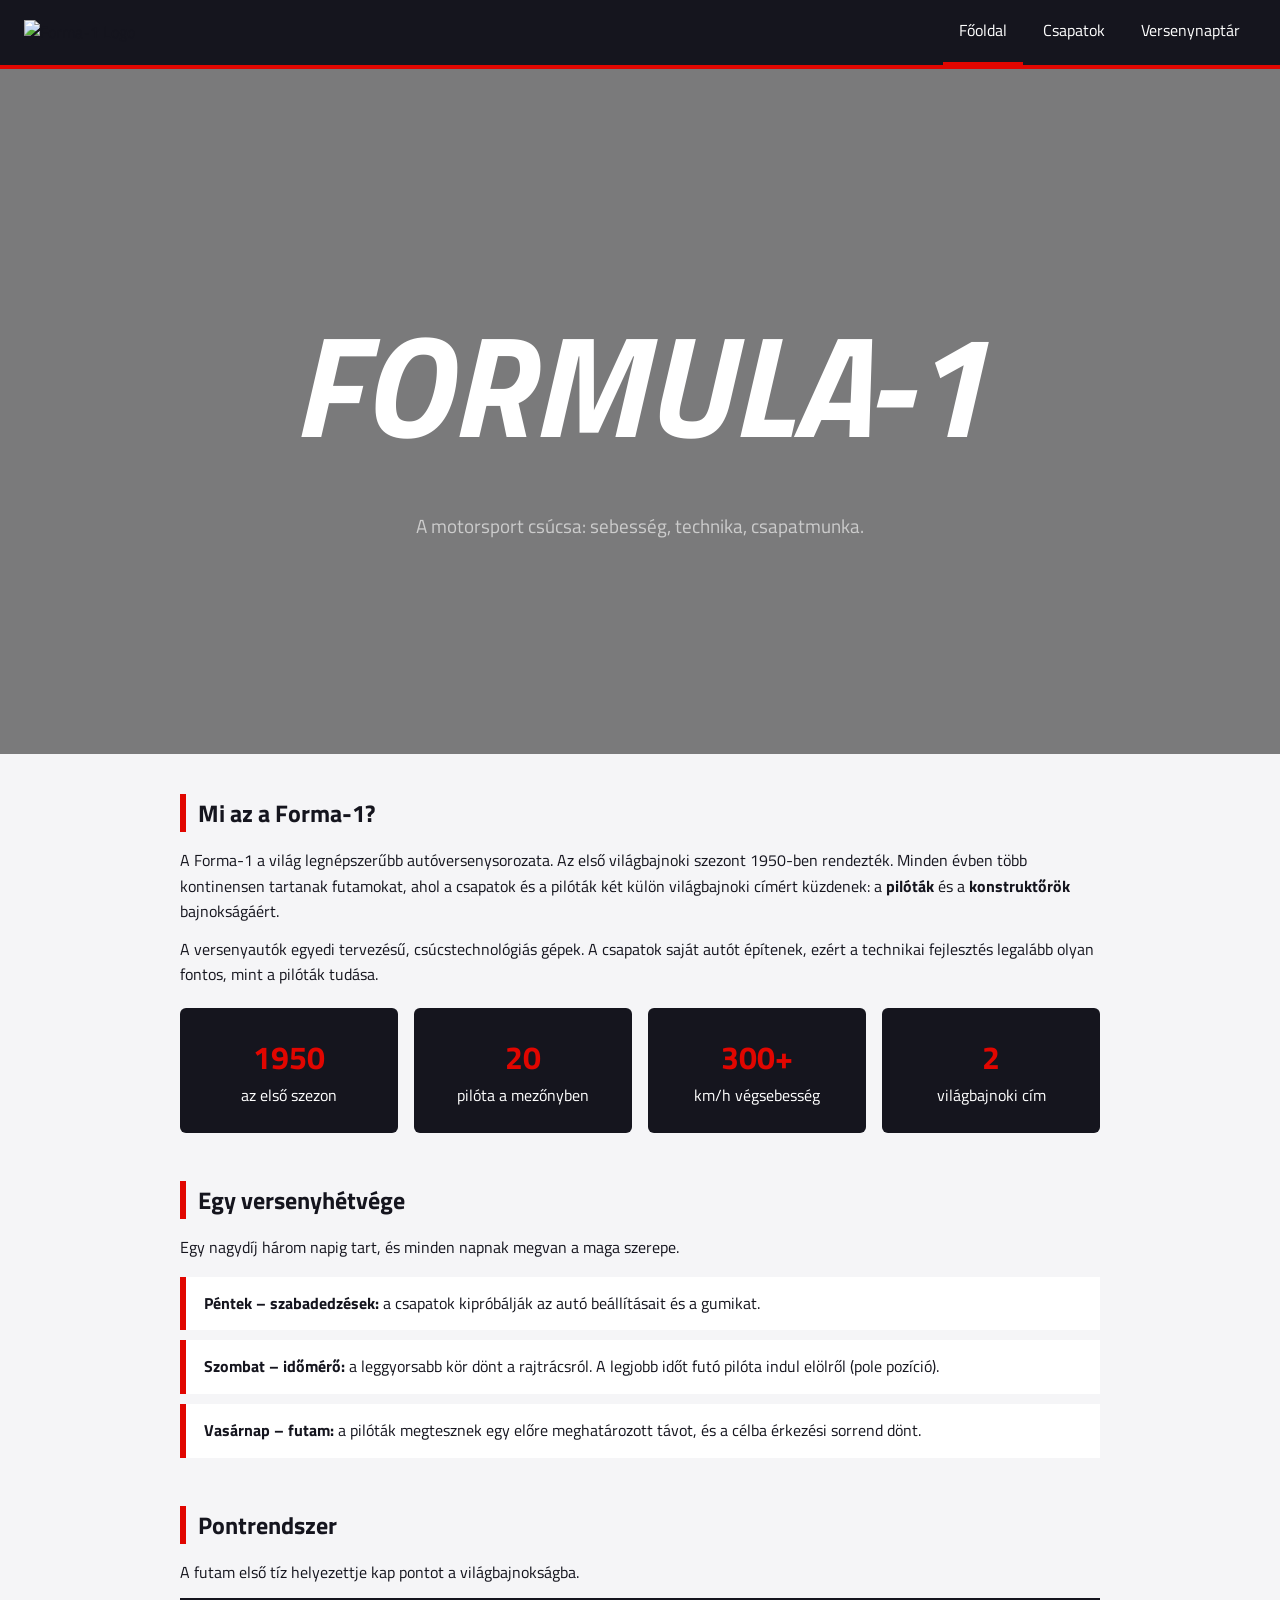
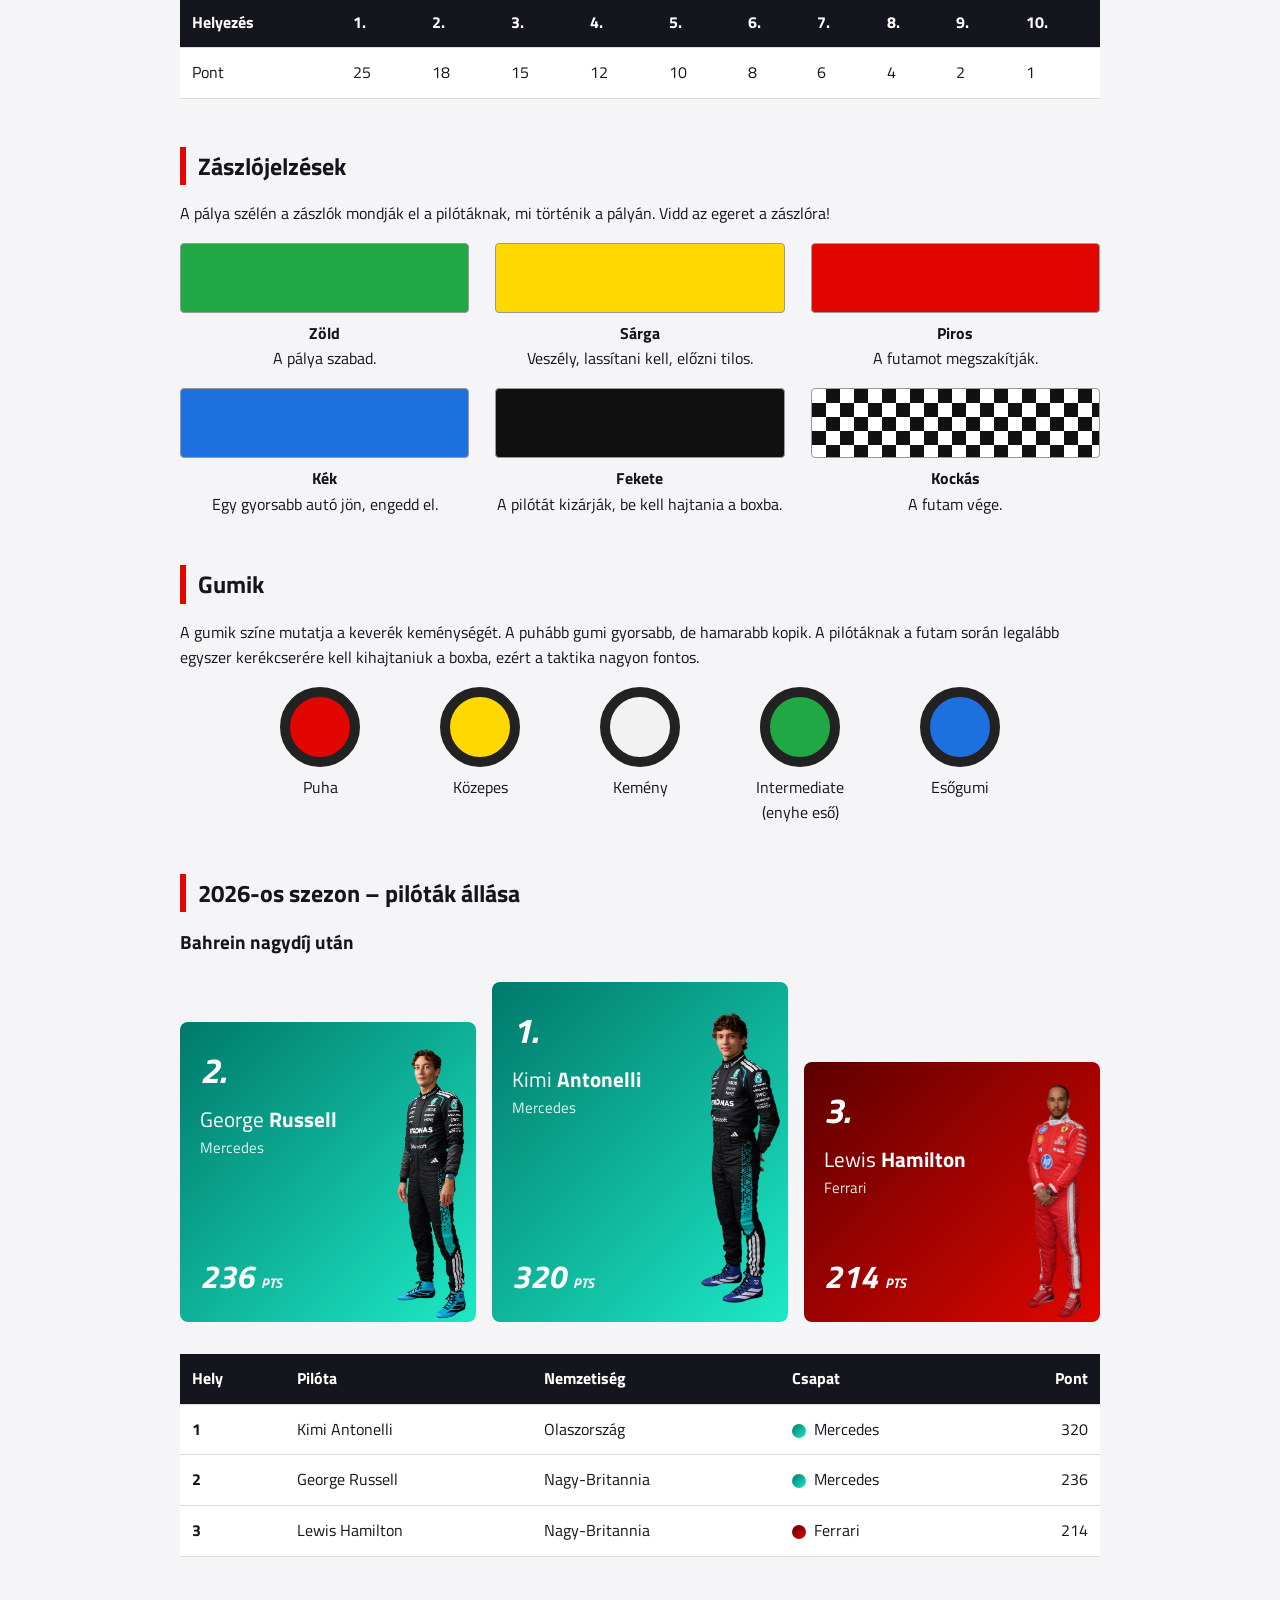
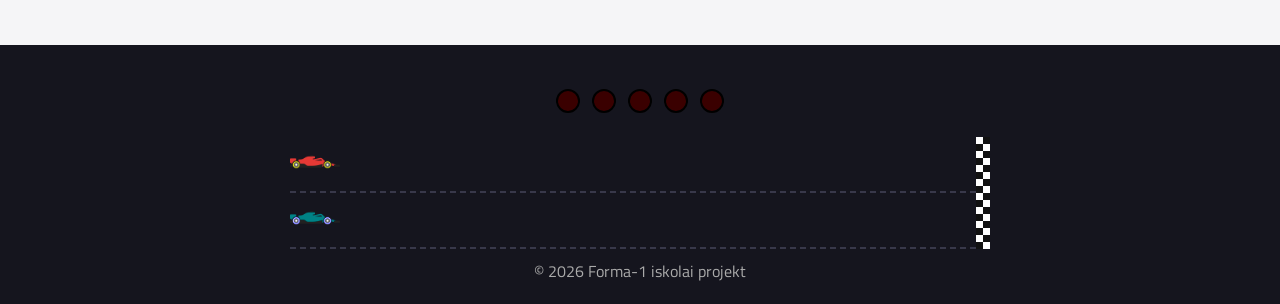
==== index.html @ 75360196 "Pilotak_allasa" ====
<!DOCTYPE html>
<html lang="hu">

<head>
  <meta charset="UTF-8">
  <meta name="viewport" content="width=device-width, initial-scale=1">
  <title>Forma-1 – Főoldal</title>
  <link rel="stylesheet" href="style.css">
  <link rel="preconnect" href="https://fonts.googleapis.com">
  <link rel="stylesheet"
    href="https://fonts.googleapis.com/css2?family=Titillium+Web:ital,wght@0,400;0,700;1,700&display=swap">
  <link rel="stylesheet" href="https://cdn.jsdelivr.net/gh/lipis/flag-icons@7.3.2/css/flag-icons.min.css" />


</head>

<body>

  <header>
    <div class="logo_kep"><img src="https://logodownload.org/wp-content/uploads/2016/11/formula-1-logo-5-3.png"
        alt="Forma-1 Logo"></div>
    <nav>
      <a href="index.html" class="aktiv">Főoldal</a>
      <a href="csapatok.html">Csapatok</a>
      <a href="versenynaptar.html">Versenynaptár</a>
    </nav>
  </header>

  <section class="hero">
    <h1>FORMULA-1</h1>
    <p>A motorsport csúcsa: sebesség, technika, csapatmunka.</p>
  </section>

  <main>

    <section class="blokk">
      <h2>Mi az a Forma-1?</h2>
      <p>
        A Forma-1 a világ legnépszerűbb autóversenysorozata. Az első
        világbajnoki szezont 1950-ben rendezték. Minden évben több
        kontinensen tartanak futamokat, ahol a csapatok és a pilóták
        két külön világbajnoki címért küzdenek: a <strong>pilóták</strong>
        és a <strong>konstruktőrök</strong> bajnokságáért.
      </p>
      <p>
        A versenyautók egyedi tervezésű, csúcstechnológiás gépek. A csapatok
        saját autót építenek, ezért a technikai fejlesztés legalább olyan
        fontos, mint a pilóták tudása.
      </p>

      <div class="szamok">
        <div class="szam"><strong>1950</strong>az első szezon</div>
        <div class="szam"><strong>20</strong>pilóta a mezőnyben</div>
        <div class="szam"><strong>300+</strong>km/h végsebesség</div>
        <div class="szam"><strong>2</strong>világbajnoki cím</div>
      </div>
    </section>

    <section class="blokk">
      <h2>Egy versenyhétvége</h2>
      <p>Egy nagydíj három napig tart, és minden napnak megvan a maga szerepe.</p>
      <ol class="lepesek">
        <li><strong>Péntek – szabadedzések:</strong> a csapatok kipróbálják az autó beállításait és a gumikat.</li>
        <li><strong>Szombat – időmérő:</strong> a leggyorsabb kör dönt a rajtrácsról. A legjobb időt futó pilóta indul
          elölről (pole pozíció).</li>
        <li><strong>Vasárnap – futam:</strong> a pilóták megtesznek egy előre meghatározott távot, és a célba érkezési
          sorrend dönt.</li>
      </ol>
    </section>

    <section class="blokk">
      <h2>Pontrendszer</h2>
      <p>A futam első tíz helyezettje kap pontot a világbajnokságba.</p>
      <table>
        <thead>
          <tr>
            <th>Helyezés</th>
            <th>1.</th>
            <th>2.</th>
            <th>3.</th>
            <th>4.</th>
            <th>5.</th>
            <th>6.</th>
            <th>7.</th>
            <th>8.</th>
            <th>9.</th>
            <th>10.</th>
          </tr>
        </thead>
        <tbody>
          <tr>
            <td>Pont</td>
            <td>25</td>
            <td>18</td>
            <td>15</td>
            <td>12</td>
            <td>10</td>
            <td>8</td>
            <td>6</td>
            <td>4</td>
            <td>2</td>
            <td>1</td>
          </tr>
        </tbody>
      </table>
    </section>

    <section class="blokk">
      <h2>Zászlójelzések</h2>
      <p>A pálya szélén a zászlók mondják el a pilótáknak, mi történik a pályán. Vidd az egeret a zászlóra!</p>
      <div class="zaszlok">
        <div class="zaszlo">
          <div class="minta zold"></div><strong>Zöld</strong><br>A pálya szabad.
        </div>
        <div class="zaszlo">
          <div class="minta sarga"></div><strong>Sárga</strong><br>Veszély, lassítani kell, előzni tilos.
        </div>
        <div class="zaszlo">
          <div class="minta pirosz"></div><strong>Piros</strong><br>A futamot megszakítják.
        </div>
      </div>
      <div class="zaszlok">
        <div class="zaszlo">
          <div class="minta kek"></div><strong>Kék</strong><br>Egy gyorsabb autó jön, engedd el.
        </div>
        <div class="zaszlo">
          <div class="minta fekete"></div><strong>Fekete</strong><br>A pilótát kizárják, be kell hajtania a boxba.
        </div>
        <div class="zaszlo">
          <div class="minta kockas"></div><strong>Kockás</strong><br>A futam vége.
        </div>
      </div>
    </section>

    <section class="blokk">
      <h2>Gumik</h2>
      <p>
        A gumik színe mutatja a keverék keménységét. A puhább gumi gyorsabb,
        de hamarabb kopik. A pilótáknak a futam során legalább egyszer
        kerékcserére kell kihajtaniuk a boxba, ezért a taktika nagyon fontos.
      </p>
      <div class="gumik">
        <div class="gumi">
          <div class="kor lagy"></div>Puha
        </div>
        <div class="gumi">
          <div class="kor kozepes"></div>Közepes
        </div>
        <div class="gumi">
          <div class="kor kemeny"></div>Kemény
        </div>
        <div class="gumi">
          <div class="kor inter"></div>Intermediate<br>(enyhe eső)
        </div>
        <div class="gumi">
          <div class="kor esos"></div>Esőgumi
        </div>
      </div>
    </section>

    <section class="blokk">
      <h2>2026-os szezon – pilóták állása</h2>
      <h3>Bahrein nagydíj után</h3>



      
      <div class="dobogo">

        <div class="dobogo-kartya hely-1 mercedes">
          <div class="helyezes">1.</div>
          <div class="pilota-nev">Kimi <strong>Antonelli</strong></div>
          <div class="pilota-csapat">Mercedes</div>
          <div class="zaszlo-kicsi"><span class="fi fi-it"></span></div>
          <div class="pontok">320 <small>PTS</small></div>
          <img src="kepek/2026mercedesandant01right.png" alt="Kimi Antonelli">
        </div>

        <div class="dobogo-kartya hely-2 mercedes">
          <div class="helyezes">2.</div>
          <div class="pilota-nev">George <strong>Russell</strong></div>
          <div class="pilota-csapat">Mercedes</div>
          <div class="zaszlo-kicsi"><span class="fi fi-gb"></span></div>
          <div class="pontok">236 <small>PTS</small></div>
          <img src="kepek/2026mercedesgeorus01right.png" alt="George Russell">
        </div>

        <div class="dobogo-kartya hely-3 ferrari">
          <div class="helyezes">3.</div>
          <div class="pilota-nev">Lewis <strong>Hamilton</strong></div>
          <div class="pilota-csapat">Ferrari</div>
          <div class="zaszlo-kicsi"><span class="fi fi-gb"></span></div>
          <div class="pontok">214 <small>PTS</small></div>
          <img src="kepek/2026ferrarilewham01right.png" alt="Lewis Hamilton">
        </div>

      </div>

      <table class="allas">
        <thead>
          <tr>
            <th>Hely</th>
            <th>Pilóta</th>
            <th>Nemzetiség</th>
            <th>Csapat</th>
            <th>Pont</th>
          </tr>
        </thead>
        <tbody>
          <tr>
            <td>1</td>
            <td>Kimi Antonelli</td>
            <td><span class="fi fi-it"></span>Olaszország</td>
            <td><span class="pont mercedes"></span>Mercedes</td>
            <td>320</td>
          </tr>
          <tr>
            <td>2</td>
            <td>George Russell</td>
            <td><span class="fi fi-gb"></span>Nagy-Britannia</td>
            <td><span class="pont mercedes"></span>Mercedes</td>
            <td>236</td>
          </tr>
          <tr>
            <td>3</td>
            <td>Lewis Hamilton</td>
            <td><span class="fi fi-gb"></span>Nagy-Britannia</td>
            <td><span class="pont ferrari"></span>Ferrari</td>
            <td>214</td>
          </tr>
        </tbody>
      </table>
    </section>

  </main>

  <footer>

    <div class="lampak">
      <span class="lampa l1"></span>
      <span class="lampa l2"></span>
      <span class="lampa l3"></span>
      <span class="lampa l4"></span>
      <span class="lampa l5"></span>
    </div>

    <div class="palya">
      <div class="sav">
        <div class="auto"><img src="kepek/f1.png" alt=""></div>
      </div>
      <div class="sav">
        <div class="auto2"><img src="kepek/f1.png" alt=""></div>
      </div>
      <div class="cel"></div>
    </div>

    <div style="margin-top: 10px ;">&copy; 2026 Forma-1 iskolai projekt</div>

  </footer>




</body>

</html>
---- style.css ----
* { box-sizing: border-box; margin: 0; padding: 0; }

:root {
  --piros: #e10600;
  --sotet: #15151e;
  --szurke: #38384a;
  --vilagos: #f5f5f7;
}

body {
  font-family: Arial, Helvetica, sans-serif;
  background: var(--vilagos);
  color: var(--sotet);
  line-height: 1.6;
  font-family: "Titillium Web", Arial, sans-serif;
}

header {
  background: var(--sotet);
  border-bottom: 4px solid var(--piros);
  display: flex;
  justify-content: space-between;
  align-items: center;
  padding: 0 24px;
  flex-wrap: wrap;
}

.logo_kep img {
  height: 50px;
  margin: 10px 0;
}


.logo {
  color: white;
  font-size: 1.6rem;
  font-weight: bold;
  font-style: italic;
  padding: 14px 0;
}
.logo span { color: var(--piros); }

nav a {
  display: inline-block;
  color: white;
  text-decoration: none;
  padding: 18px 16px;
  transition: background 0.3s, transform 0.3s;
}
nav a:hover { background: var(--piros); transform: translateY(-2px); }
nav a.aktiv { border-bottom: 3px solid var(--piros); }

.hero {
  display: flex;
  flex-direction: column;
  justify-content: center;
  align-items: center;
  min-height: 500px;
  color: white;
  text-align: center;
  padding: 200px 20px 200px 20px;
  overflow: hidden; 


  background:
    linear-gradient(rgba(0,0,0,0.5), rgba(0,0,0,0.5)),
    url("https://r.testifier.nl/Acbs8526SDKI/resizing_type:fill/width:1200/height:630/plain/https://s3-newsifier.ams3.digitaloceanspaces.com/grandprix247.com/images/2026-05/kimiantonelli-mercedesamgpetronasf1teamw17-6a0d839731dae.jpg") center / cover no-repeat;
}

.hero h1 {
  font-size: 9rem;
  font-style: italic;
  animation: raCsuszik 1.2s ease-out;
}

@keyframes raCsuszik {
  from { transform: translateX(-100%); opacity: 0; }
  to   { transform: translateX(0);     opacity: 1; }
}

.hero p { margin-top: 12px; color: #ccc; font-size: 1.2rem; }

main { max-width: 960px; margin: 0 auto; padding: 40px 20px; }
h2 { margin-bottom: 16px; border-left: 6px solid var(--piros); padding-left: 12px; }
p { margin-bottom: 12px; }

.kartyak {
  display: grid;
  grid-template-columns: repeat(auto-fit, minmax(220px, 1fr));
  gap: 20px;
  margin-top: 20px;
}

.kartya {
  background: white;
  padding: 20px;
  border-top: 5px solid var(--piros);
  border-radius: 6px;
  box-shadow: 0 2px 8px rgba(0,0,0,0.12);
  transition: transform 0.3s, box-shadow 0.3s;
}
.kartya:hover {
  transform: translateY(-8px) rotate(-1deg) scale(1.03);
  box-shadow: 0 10px 20px rgba(0,0,0,0.25);
}
.kartya h3 { margin-bottom: 8px; }

table { width: 100%; border-collapse: collapse; background: white; }
th { background: var(--sotet); color: white; text-align: left; }
th, td { padding: 12px; border-bottom: 1px solid #ddd; }
tbody tr { transition: background 0.3s, transform 0.3s; }
tbody tr:hover { background: #ffe5e3; transform: scale(1.01); }

footer {
  background: var(--sotet);
  color: #aaa;
  text-align: center;
  padding: 20px;
  overflow: hidden;
}

.palya {
  position: relative;
  max-width: 700px;
  margin: 24px auto 0;
}

.sav {
  position: relative;
  height: 56px;
  margin-right: 14px;                 
  border-bottom: 2px dashed var(--szurke);
}

.auto,
.auto2 {
  position: absolute;
  top: 0;
  left: 0;
}
.auto  { animation: verseny1 17s linear infinite; }
.auto2 { animation: verseny2 17s linear infinite; }

footer img {
  height: 50px;
  width: auto;
  display: block;
}
.auto2 img { filter: hue-rotate(180deg); }  


.cel {
  position: absolute;
  top: 0;
  bottom: 0;
  right: 0;
  width: 14px;
  background: conic-gradient(#111 25%, #fff 0 50%, #111 0 75%, #fff 0) 0 0 / 14px 14px;
}


.lampak {
  display: flex;
  justify-content: center;
  gap: 12px;
  margin-top: 24px;
}

.lampa {
  width: 24px;
  height: 24px;
  border-radius: 50%;
  border: 2px solid #000;
  background: #3a0000;                
  animation-duration: 17s;
  animation-iteration-count: infinite;
  animation-timing-function: step-end; 
}
.l1 { animation-name: lampa1; }
.l2 { animation-name: lampa2; }
.l3 { animation-name: lampa3; }
.l4 { animation-name: lampa4; }
.l5 { animation-name: lampa5; }

@keyframes lampa1 {
  0%     { background: #3a0000; box-shadow: none; }
  5.88%  { background: #ff1a1a; box-shadow: 0 0 14px 4px rgba(255,26,26,0.8); }
  41.18% { background: #3a0000; box-shadow: none; }
}
@keyframes lampa2 {
  0%     { background: #3a0000; box-shadow: none; }
  11.76% { background: #ff1a1a; box-shadow: 0 0 14px 4px rgba(255,26,26,0.8); }
  41.18% { background: #3a0000; box-shadow: none; }
}
@keyframes lampa3 {
  0%     { background: #3a0000; box-shadow: none; }
  17.65% { background: #ff1a1a; box-shadow: 0 0 14px 4px rgba(255,26,26,0.8); }
  41.18% { background: #3a0000; box-shadow: none; }
}
@keyframes lampa4 {
  0%     { background: #3a0000; box-shadow: none; }
  23.53% { background: #ff1a1a; box-shadow: 0 0 14px 4px rgba(255,26,26,0.8); }
  41.18% { background: #3a0000; box-shadow: none; }
}
@keyframes lampa5 {
  0%     { background: #3a0000; box-shadow: none; }
  29.41% { background: #ff1a1a; box-shadow: 0 0 14px 4px rgba(255,26,26,0.8); }
  41.18% { background: #3a0000; box-shadow: none; }
}

@keyframes beusz {
  from { opacity: 0; transform: translateY(-40px) scale(0.9); }
  to   { opacity: 1; transform: translateY(0) scale(1); }
}


@media (prefers-reduced-motion: reduce) {
  * { animation: none !important; transition: none !important; }
}

@media (max-width: 600px) {
  .hero h1 { font-size: 2rem; }
}

@keyframes verseny1 {
  0%      { left: 0%;    transform: translateX(0%); }
  41.18%  { left: 0%;    transform: translateX(0%); }      
  50.59%  { left: 16.1%; transform: translateX(-16.1%); }
  74.12%  { left: 56.5%; transform: translateX(-56.5%); }
  88.24%  { left: 100%;  transform: translateX(-100%); }   
  100%    { left: 100%;  transform: translateX(-100%); }
}

@keyframes verseny2 {
  0%      { left: 0%;    transform: translateX(0%); }
  41.18%  { left: 0%;    transform: translateX(0%); }
  50.59%  { left: 9.7%;  transform: translateX(-9.7%); }
  74.12%  { left: 66.1%; transform: translateX(-66.1%); }
  88.24%  { left: 100%;  transform: translateX(-100%); }
  100%    { left: 100%;  transform: translateX(-100%); }
}

section.blokk { margin-bottom: 48px; }

.szamok {
  display: grid;
  grid-template-columns: repeat(auto-fit, minmax(160px, 1fr));
  gap: 16px;
  margin-top: 20px;
}
.szam {
  background: var(--sotet);
  color: white;
  text-align: center;
  padding: 24px 12px;
  border-radius: 6px;
  transition: transform 0.3s;
}
.szam:hover { transform: scale(1.08) rotate(2deg); }
.szam strong { display: block; font-size: 2rem; color: var(--piros); }

.lepesek { list-style: none; margin-top: 16px; }
.lepesek li {
  background: white;
  border-left: 6px solid var(--piros);
  padding: 14px 18px;
  margin-bottom: 10px;
  transition: transform 0.3s;
}
.lepesek li:hover { transform: translateX(12px); }

.zaszlok {
  display: grid;
  grid-template-columns: repeat(auto-fit, minmax(min(220px, 100%), 1fr));
  gap: 26px;
  margin-top: 16px;
}
.zaszlo { text-align: center; }
.zaszlo .minta {
  width: 100%;         
  height: 70px;
  border-radius: 4px;
  border: 1px solid #999;
  margin-bottom: 8px;
  transition: transform 0.4s;
}

.zaszlo:hover .minta { transform: scale(1.08); }
.zold   { background: #1fa843; }
.sarga  { background: #ffd800; }
.pirosz { background: #e10600; }
.kek    { background: #1e6fe0; }
.fekete { background: #111; }
.kockas {
  background:
    conic-gradient(#111 25%, #fff 0 50%, #111 0 75%, #fff 0) 0 0 / 28px 28px;
}

.gumik { display: flex; flex-wrap: wrap; gap: 50px; margin-top: 16px; justify-content: center; }
.gumi { text-align: center; width: 110px; }
.gumi .kor {
  width: 80px; height: 80px;
  margin: 0 auto 8px;
  border-radius: 50%;
  border: 10px solid #222;
  transition: transform 0.6s;
}

.gumi:hover .kor { transform: rotate(360deg); }
.lagy   { background: #e10600; }
.kozepes{ background: #ffd800; }
.kemeny { background: #f2f2f2; }
.inter  { background: #1fa843; }
.esos   { background: #1e6fe0; }

.cimke {
  display: inline-block;
  background: var(--piros);
  color: white;
  font-size: 0.8rem;
  padding: 2px 10px;
  border-radius: 20px;
  margin-bottom: 8px;
}

.kartya.pilota { border-top-color: var(--sotet); }
.kartya .cim-szam { font-size: 2rem; font-weight: bold; color: var(--piros); }

.info {
  background: #fff3f2;
  border: 1px solid var(--piros);
  padding: 14px 18px;
  border-radius: 6px;
  margin-top: 16px;
}


.dobogo {
  display: grid;
  grid-template-columns: repeat(3, 1fr);
  gap: 16px;
  align-items: end;            
  margin: 24px 0 32px;
}

.dobogo-kartya {
  position: relative;
  overflow: hidden;
  border-radius: 8px;
  color: white;
  padding: 20px;
  display: flex;
  flex-direction: column;
  transition: transform 0.3s, box-shadow 0.3s;
}
.dobogo-kartya:hover {
  transform: translateY(-8px);
  box-shadow: 0 12px 24px rgba(0,0,0,0.35);
}


.hely-1 { order: 2; min-height: 340px; }
.hely-2 { order: 1; min-height: 300px; }
.hely-3 { order: 3; min-height: 260px; }


.mercedes { background: linear-gradient(135deg, #00796b 0%, #1de9c5 100%); }
.ferrari  { background: linear-gradient(135deg, #5c0000 0%, #e10600 100%); }

.dobogo-kartya > div { position: relative; z-index: 1; max-width: 60%; }

.helyezes { font-size: 2.2rem; font-weight: bold; font-style: italic; }
.helyezes sup { font-size: 0.9rem; }
.pilota-nev { font-size: 1.3rem; margin-top: 4px; }
.pilota-nev strong { font-weight: 700; }
.pilota-csapat { font-size: 0.95rem; opacity: 0.9; }
.zaszlo-kicsi { font-size: 1.6rem; margin-top: 10px; }

.pontok {
  margin-top: auto;           
  font-size: 2rem;
  font-weight: bold;
  font-style: italic;
}
.pontok small { font-size: 0.9rem; }

.dobogo-kartya img {
  position: absolute;
  right: 0;
  bottom: 0;
  height: 92%;
  width: auto;
  max-width: 55%;
  object-fit: contain;
  object-position: bottom right;
}

.allas td:first-child { font-weight: bold; }
.allas td:last-child,
.allas th:last-child { text-align: right; }

.pont {
  display: inline-block;
  width: 14px;
  height: 14px;
  border-radius: 50%;
  margin-right: 8px;
  vertical-align: middle;
}

@media (max-width: 700px) {
  .dobogo { grid-template-columns: 1fr; }
  .hely-1, .hely-2, .hely-3 { order: 0; min-height: 220px; }
  .allas { font-size: 0.85rem; }
}
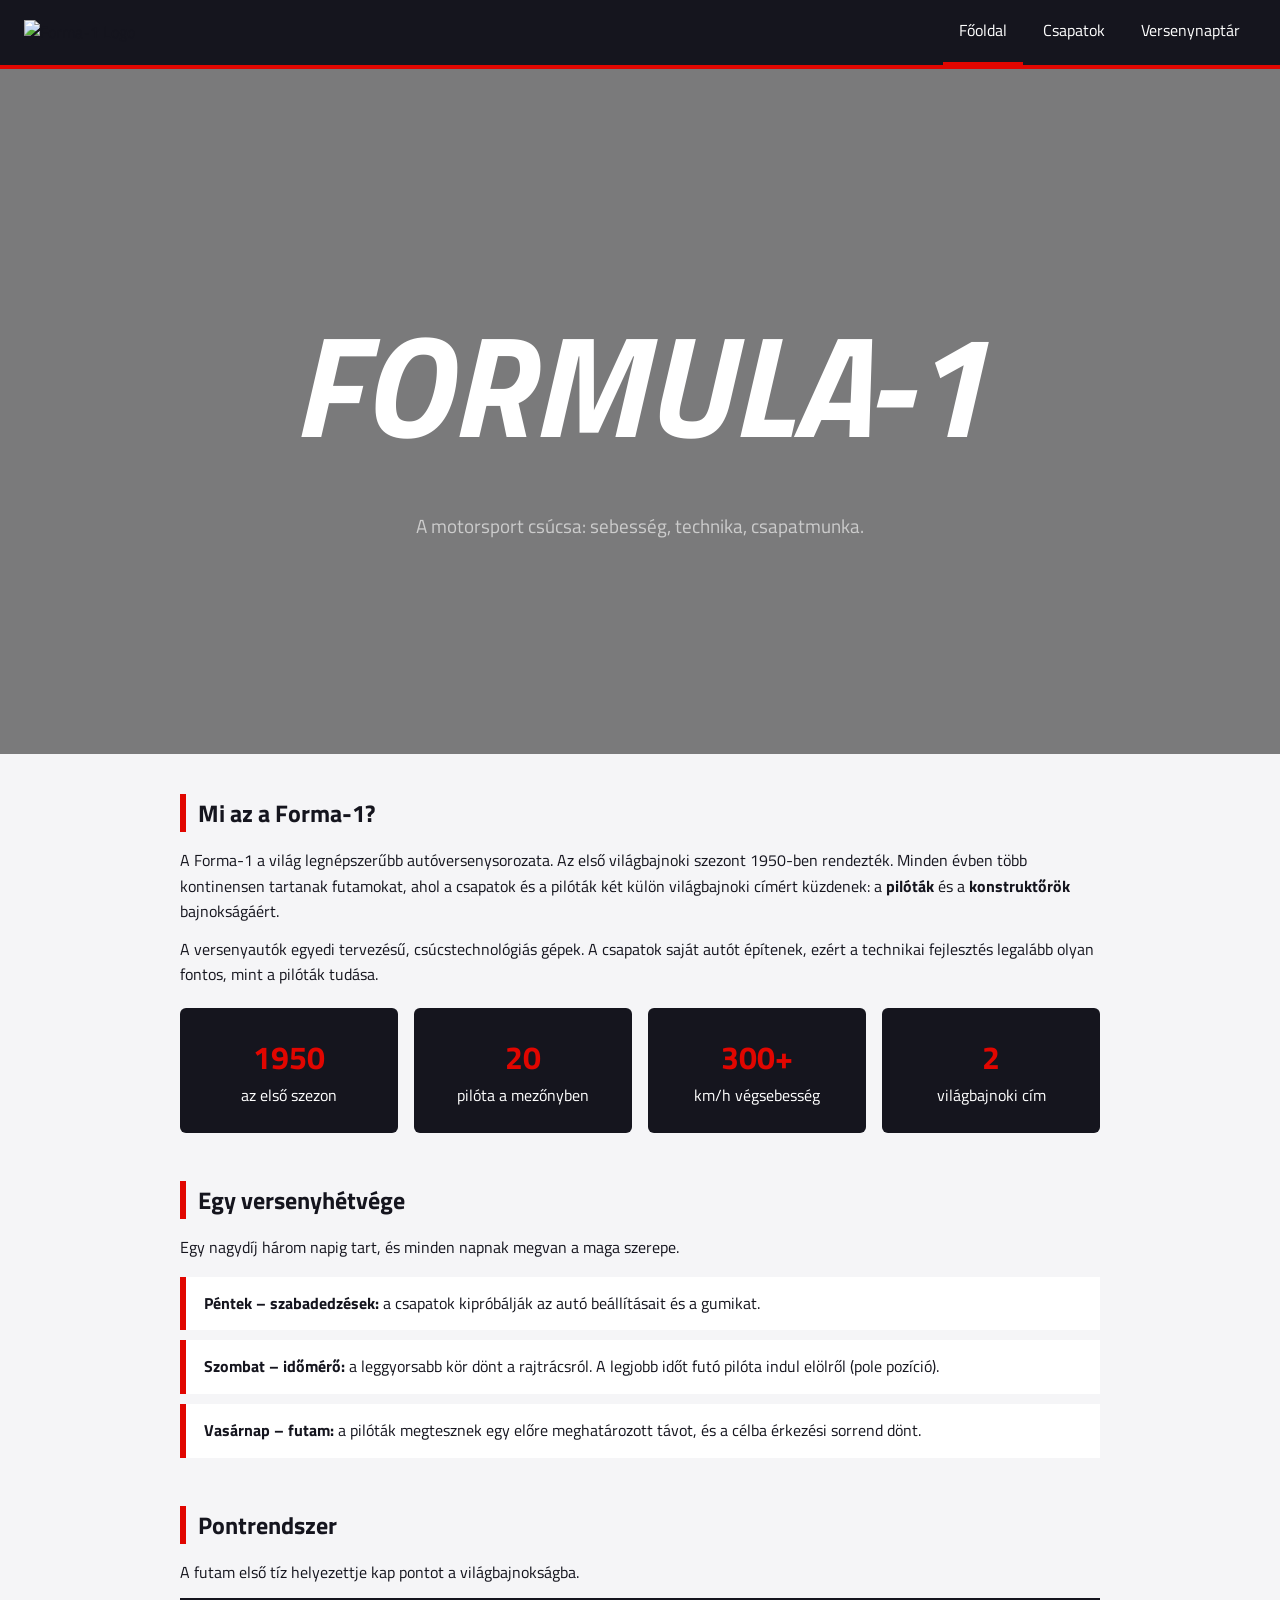
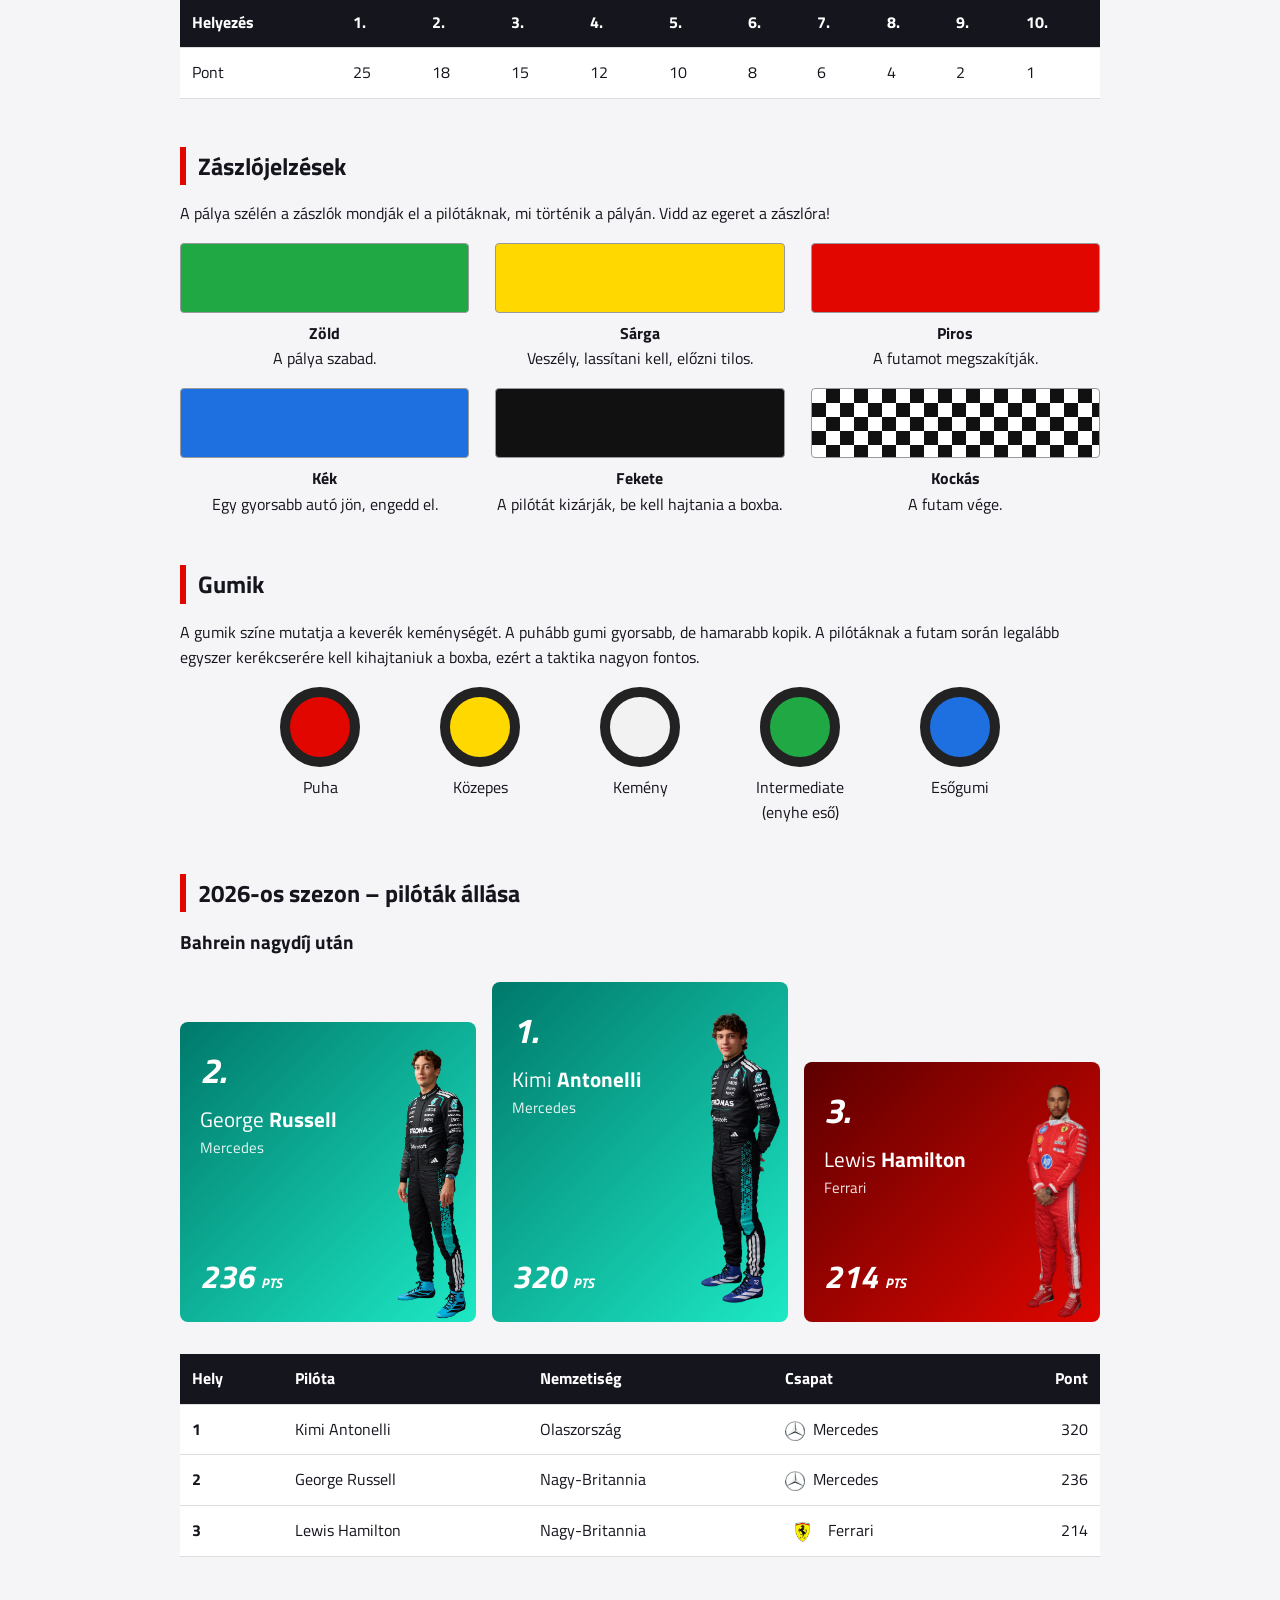
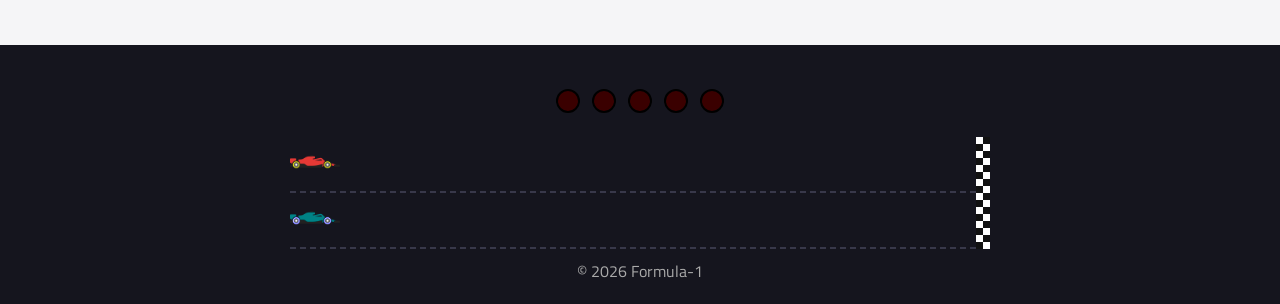
==== commit cd4d75c4: "logok" ====
--- a/index.html
+++ b/index.html
@@ -164,7 +164,7 @@
 
 
 
-      
+
       <div class="dobogo">
 
         <div class="dobogo-kartya hely-1 mercedes">
@@ -211,21 +211,22 @@
             <td>1</td>
             <td>Kimi Antonelli</td>
             <td><span class="fi fi-it"></span>Olaszország</td>
-            <td><span class="pont mercedes"></span>Mercedes</td>
+            <td><img class="csapat-logo" src="kepek/Mercedes-Logo.svg.webp" alt="">Mercedes</td>
             <td>320</td>
           </tr>
           <tr>
             <td>2</td>
             <td>George Russell</td>
             <td><span class="fi fi-gb"></span>Nagy-Britannia</td>
-            <td><span class="pont mercedes"></span>Mercedes</td>
+            <td><img class="csapat-logo" src="kepek/Mercedes-Logo.svg.webp" alt="">Mercedes</td>
+
             <td>236</td>
           </tr>
           <tr>
             <td>3</td>
             <td>Lewis Hamilton</td>
             <td><span class="fi fi-gb"></span>Nagy-Britannia</td>
-            <td><span class="pont ferrari"></span>Ferrari</td>
+            <td><img class="csapat-logo" src="kepek/Ferrari-Scuderia-Logo.png" alt="">Ferrari</td>
             <td>214</td>
           </tr>
         </tbody>
@@ -254,7 +255,7 @@
       <div class="cel"></div>
     </div>
 
-    <div style="margin-top: 10px ;">&copy; 2026 Forma-1 iskolai projekt</div>
+    <div style="margin-top: 10px ;">&copy; 2026 Formula-1</div>
 
   </footer>
 
--- a/style.css
+++ b/style.css
@@ -412,4 +412,11 @@
   .dobogo { grid-template-columns: 1fr; }
   .hely-1, .hely-2, .hely-3 { order: 0; min-height: 220px; }
   .allas { font-size: 0.85rem; }
+}
+
+.csapat-logo {
+  height: 20px;
+  width: auto;
+  vertical-align: middle;   /* a szöveg közepéhez igazítja */
+  margin-right: 8px;        /* hely a logó és a szöveg között */
 }
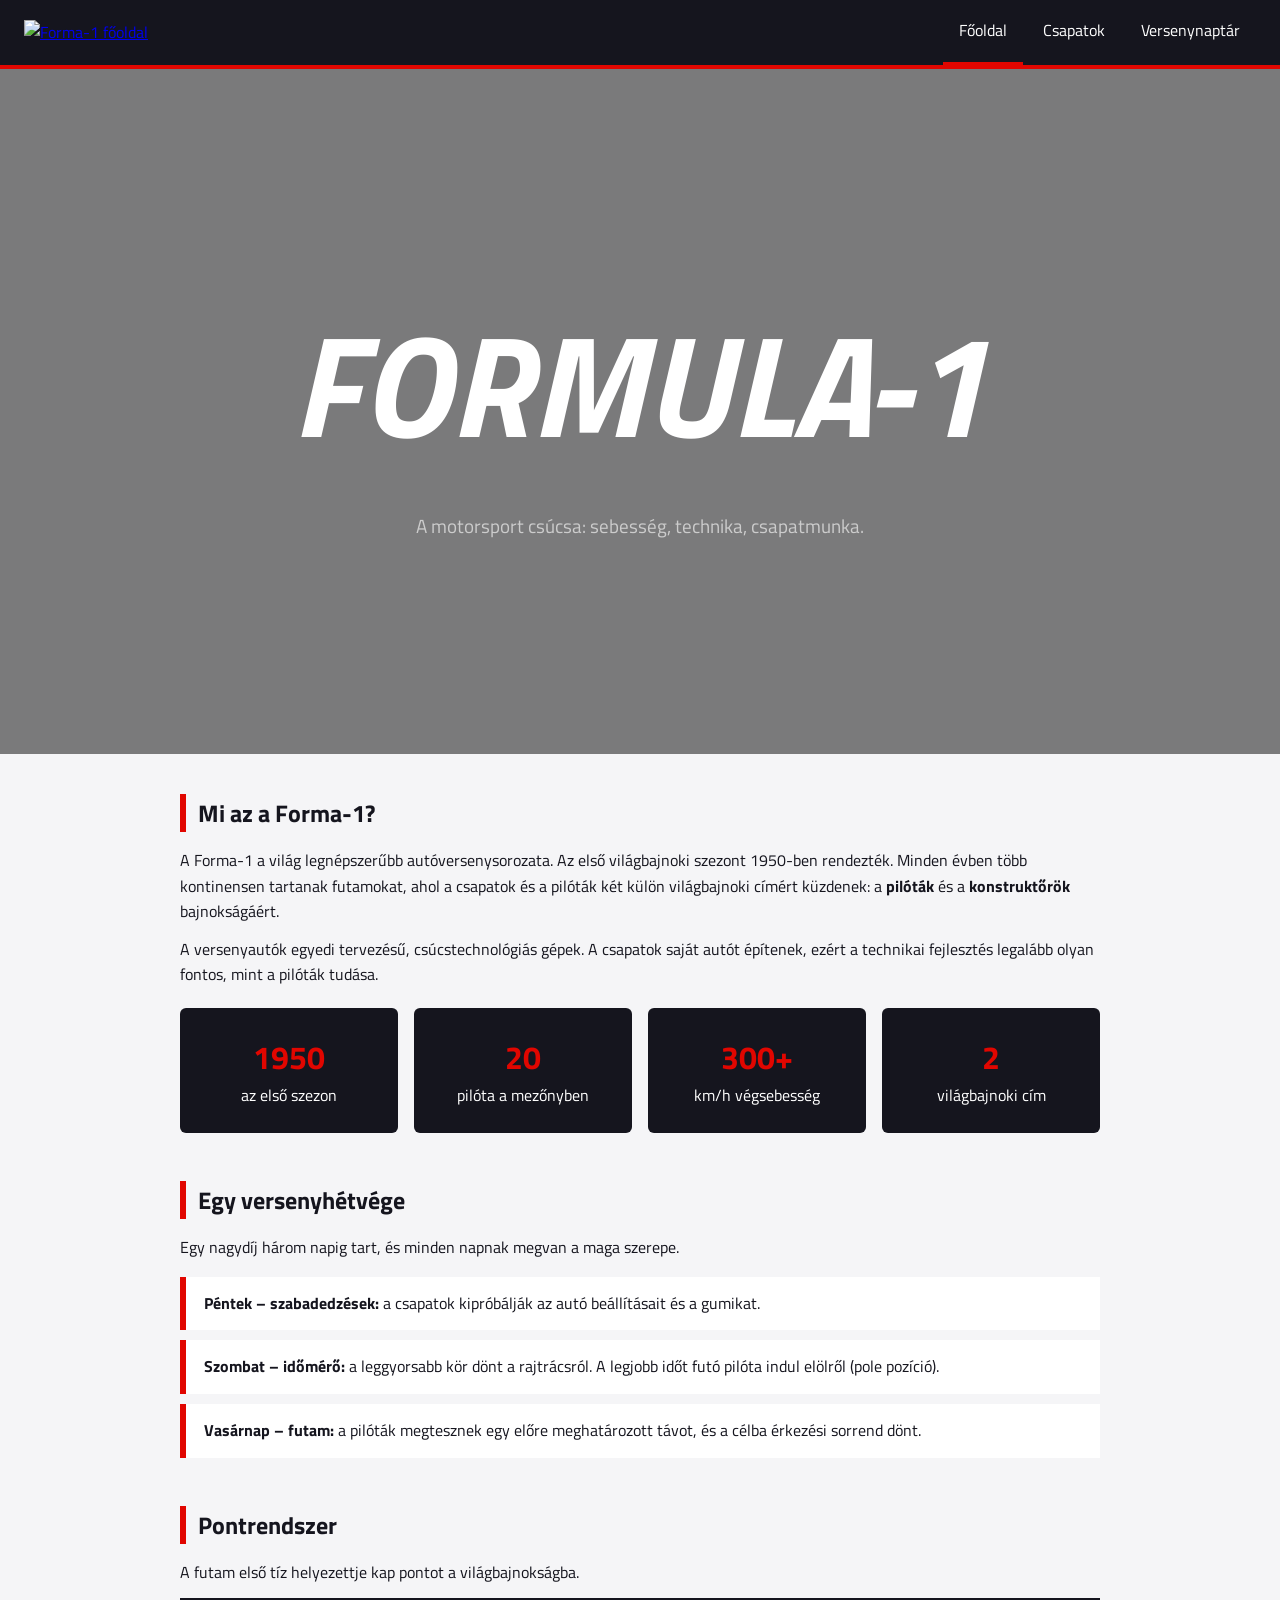
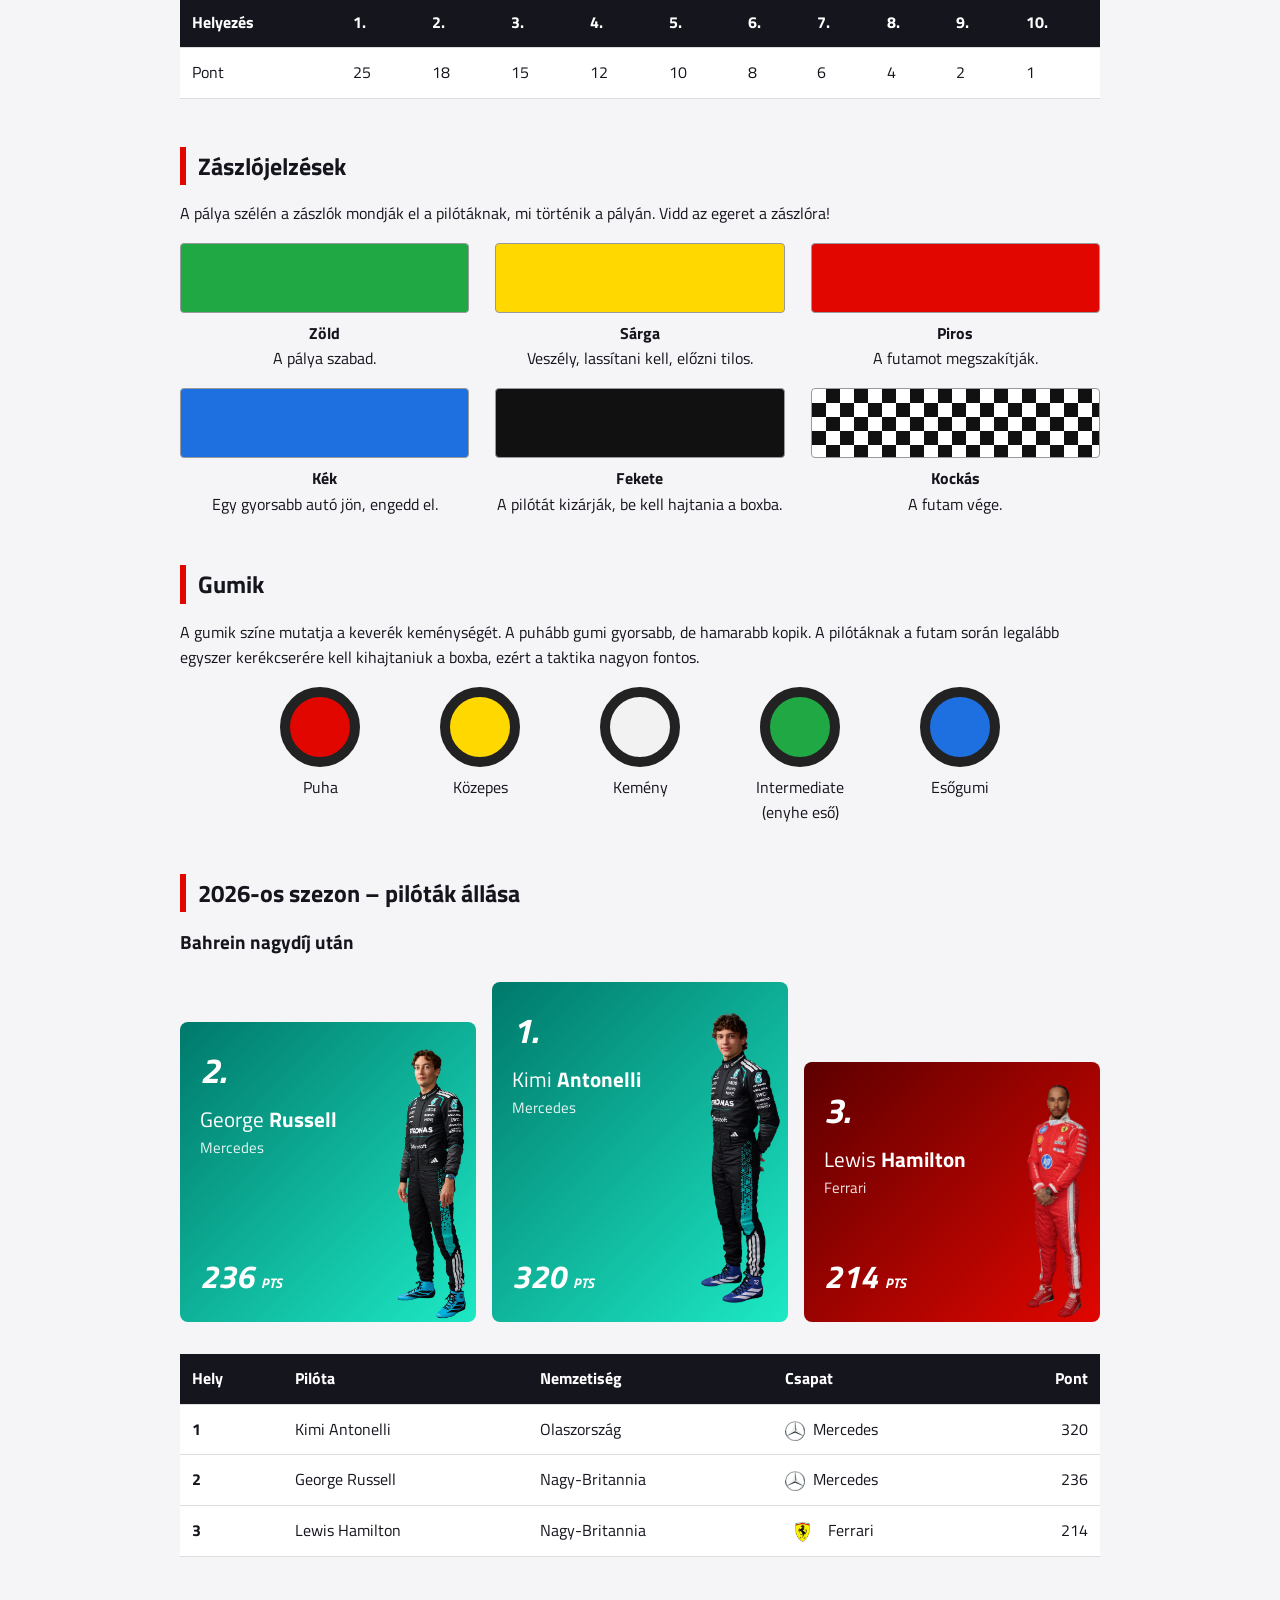
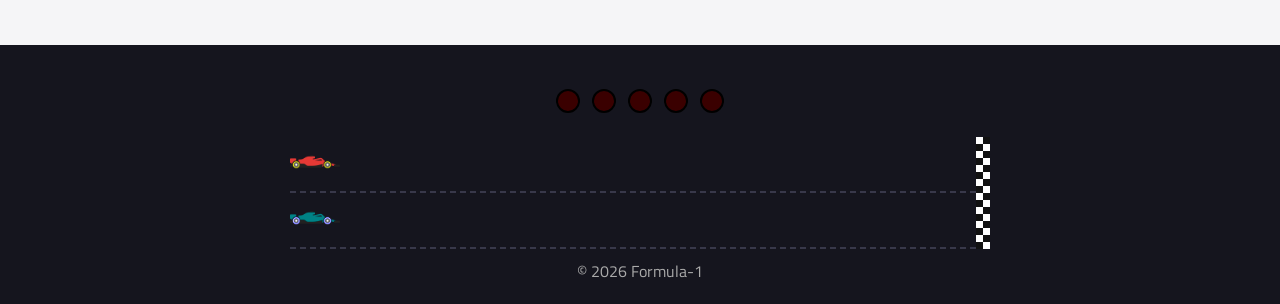
==== commit a5222ce2: "logo_fix" ====
--- a/index.html
+++ b/index.html
@@ -10,15 +10,19 @@
   <link rel="stylesheet"
     href="https://fonts.googleapis.com/css2?family=Titillium+Web:ital,wght@0,400;0,700;1,700&display=swap">
   <link rel="stylesheet" href="https://cdn.jsdelivr.net/gh/lipis/flag-icons@7.3.2/css/flag-icons.min.css" />
-
+  <link rel="shortcut icon" href="kepek/f1-d5bm0049jsa71hwfvvf1pw.png" type="image/png">
 
 </head>
 
 <body>
 
   <header>
-    <div class="logo_kep"><img src="https://logodownload.org/wp-content/uploads/2016/11/formula-1-logo-5-3.png"
-        alt="Forma-1 Logo"></div>
+    <div class="logo_kep">
+      <a href="index.html">
+        <img src="https://logodownload.org/wp-content/uploads/2016/11/formula-1-logo-5-3.png"
+          alt="Forma-1 főoldal">
+      </a>
+    </div>
     <nav>
       <a href="index.html" class="aktiv">Főoldal</a>
       <a href="csapatok.html">Csapatok</a>
--- a/style.css
+++ b/style.css
@@ -25,9 +25,14 @@
   flex-wrap: wrap;
 }
 
-.logo_kep img {
+.logo_kep img{
   height: 50px;
   margin: 10px 0;
+  transition: transform 0.3s, box-shadow 0.3s;
+}
+
+.logo_kep img:hover {
+  transform: translateX(4px);
 }
 
 
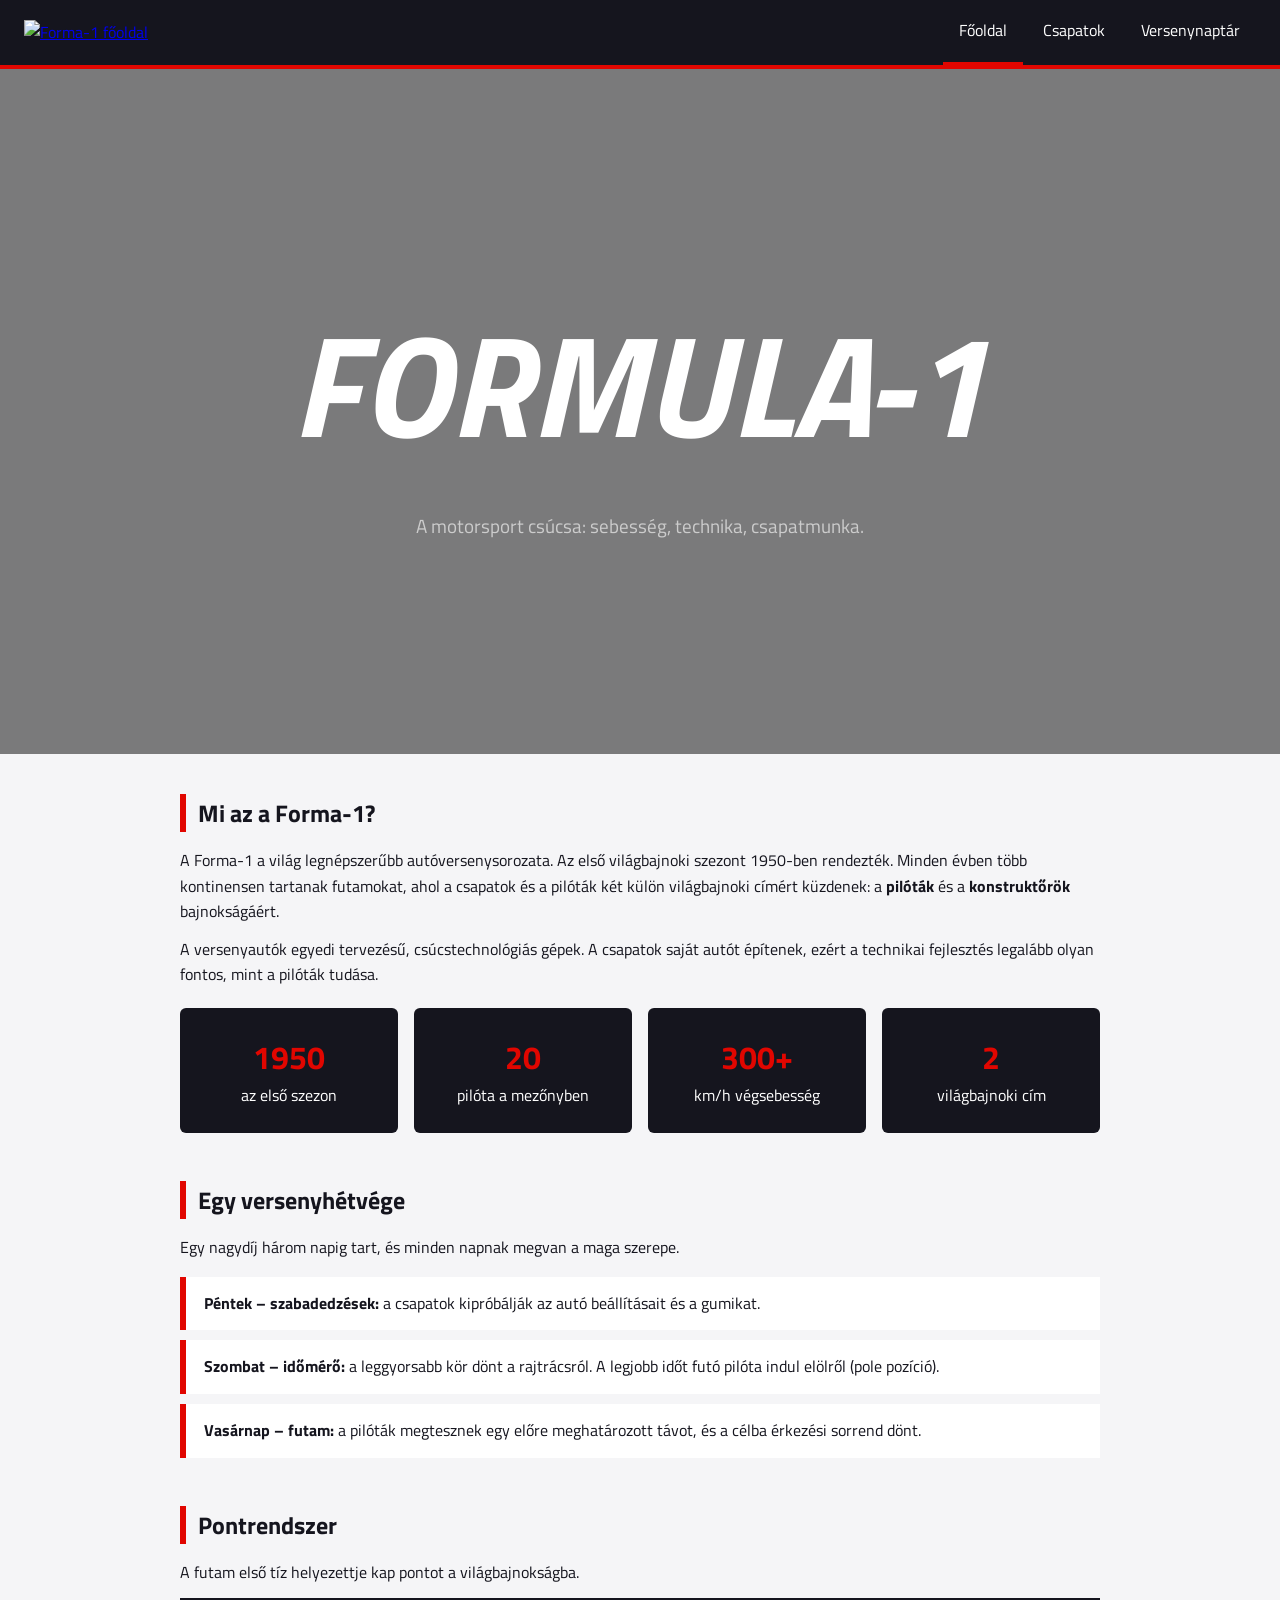
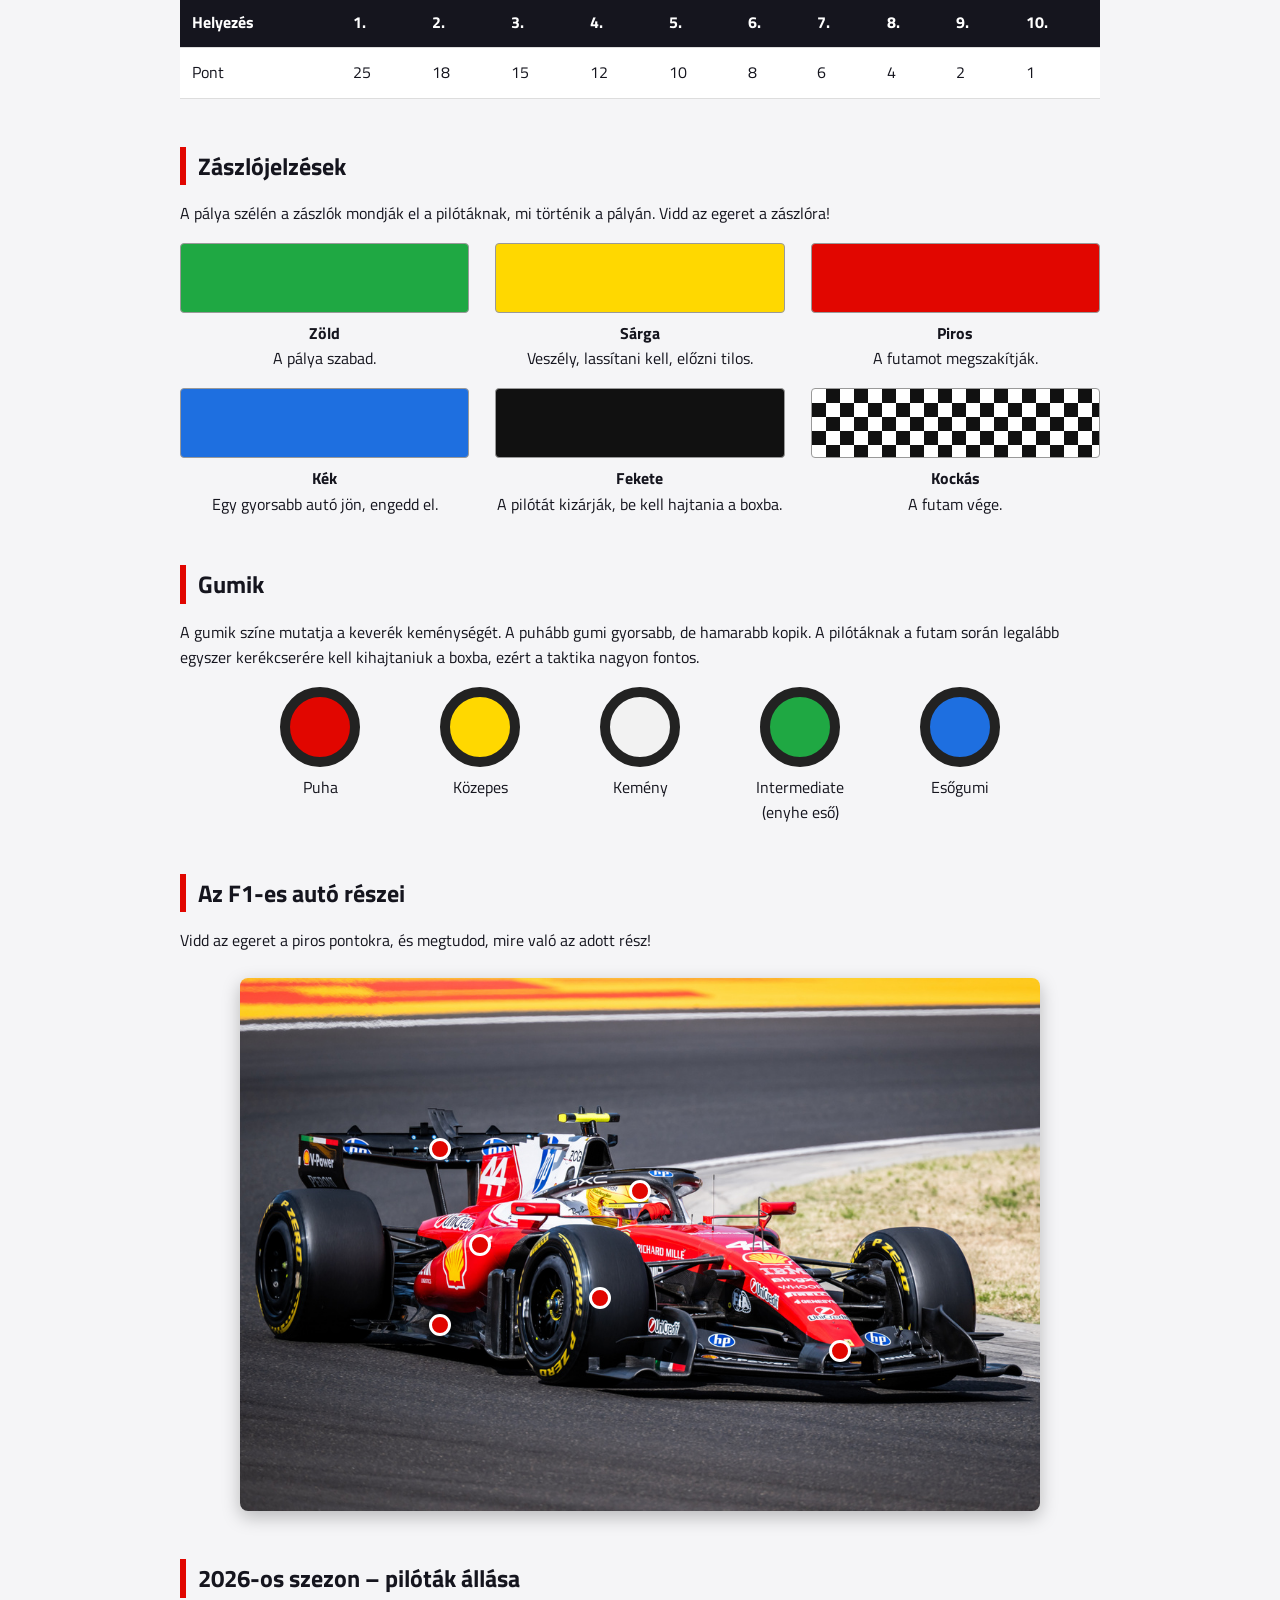
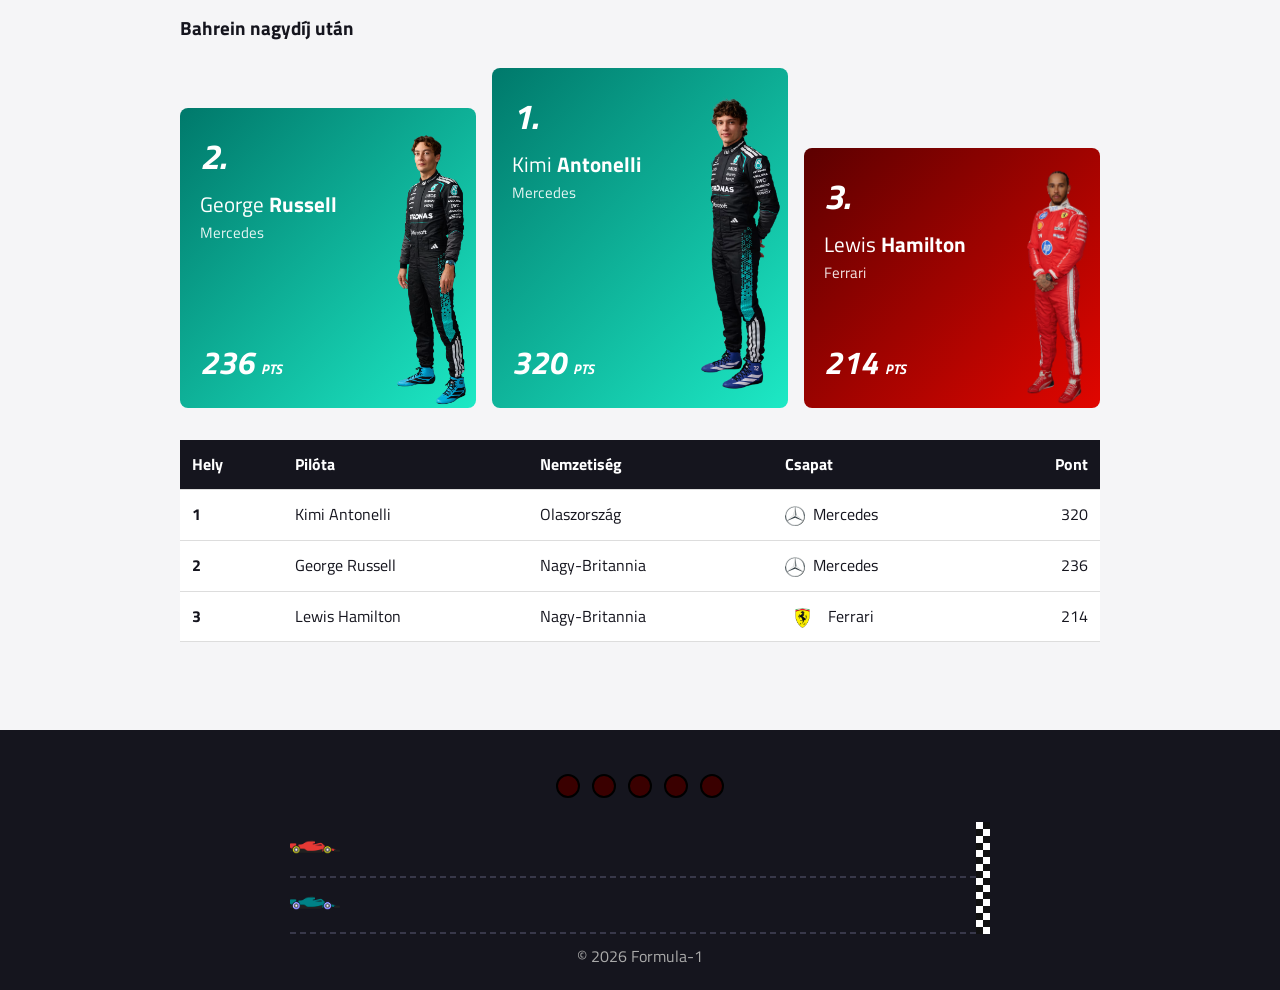
==== commit 6d1c46c6: "auto_reszek" ====
--- a/index.html
+++ b/index.html
@@ -19,8 +19,7 @@
   <header>
     <div class="logo_kep">
       <a href="index.html">
-        <img src="https://logodownload.org/wp-content/uploads/2016/11/formula-1-logo-5-3.png"
-          alt="Forma-1 főoldal">
+        <img src="https://logodownload.org/wp-content/uploads/2016/11/formula-1-logo-5-3.png" alt="Forma-1 főoldal">
       </a>
     </div>
     <nav>
@@ -163,11 +162,62 @@
     </section>
 
     <section class="blokk">
+      <h2>Az F1-es autó részei</h2>
+      <p>Vidd az egeret a piros pontokra, és megtudod, mire való az adott rész!</p>
+
+      <div class="auto-abra">
+        <img src="kepek/70683427_530ed01b683f5df80159aa61fc3849e7_wm.jpg" alt="Forma-1-es autó oldalnézetből">
+
+
+        <button class="jelzo" style="--x: 75%; --y: 70%;">
+          <span class="buborek">
+            <strong>Első szárny</strong>
+            Az autó első része, ez irányítja a levegőt az egész autó körül, és leszorítóerőt ad az első kerekeknek.
+          </span>
+        </button>
+
+        <button class="jelzo" style="--x: 50%; --y: 40%;">
+          <span class="buborek">
+            <strong>Halo</strong>
+            Titánból készült védőív a pilóta feje fölött, 2018 óta kötelező minden autón.
+          </span>
+        </button>
+
+        <button class="jelzo szel-bal" style="--x: 25%; --y: 32%;">
+          <span class="buborek">
+            <strong>Hátsó szárny</strong>
+            Leszorítóerőt ad a hátsó tengelynek. A mozgatható elemekkel az autó az egyeneseken kisebb légellenállást
+            kap.
+          </span>
+        </button>
+
+        <button class="jelzo" style="--x: 45%; --y: 60%;">
+          <span class="buborek">
+            <strong>Gumik</strong>
+            Ez az egyetlen kapcsolat az aszfalttal. A keverék keménysége dönt a sebességről és a kopásról.
+          </span>
+        </button>
+
+        <button class="jelzo" style="--x: 25%; --y: 65%;">
+          <span class="buborek">
+            <strong>Padló</strong>
+            Az autó alja is leszorítóerőt termel (talajhatás), így az autó "ráragad" a pályára.
+          </span>
+        </button>
+
+        <button class="jelzo szel-bal" style="--x: 30%; --y: 50%;">
+          <span class="buborek">
+            <strong>Hajtáslánc</strong>
+            Hibrid egység: belső égésű motor és elektromos rész együtt hajtja az autót.
+          </span>
+        </button>
+      </div>
+    </section>
+
+
+    <section class="blokk">
       <h2>2026-os szezon – pilóták állása</h2>
       <h3>Bahrein nagydíj után</h3>
-
-
-
 
       <div class="dobogo">
 
--- a/style.css
+++ b/style.css
@@ -422,6 +422,104 @@
 .csapat-logo {
   height: 20px;
   width: auto;
-  vertical-align: middle;   /* a szöveg közepéhez igazítja */
-  margin-right: 8px;        /* hely a logó és a szöveg között */
+  vertical-align: middle;
+  margin-right: 8px;
+}
+
+.auto-abra {
+  position: relative;
+  max-width: 800px;
+  margin: 24px auto 0;
+  padding: 0;               
+  background: none;
+  box-shadow: none;
+}
+
+.auto-abra > img {
+  display: block;
+  width: 100%;
+  height: auto;
+  border-radius: 8px;       
+  box-shadow: 0 6px 18px rgba(0, 0, 0, 0.25);
+}
+
+.jelzo {
+  position: absolute;
+  left: var(--x);
+  top: var(--y);
+  width: 22px;
+  height: 22px;
+  margin: -11px 0 0 -11px;          
+  padding: 0;
+  border: 3px solid white;
+  border-radius: 50%;
+  background: var(--piros);
+  cursor: pointer;
+  animation: pulzus 2s ease-out infinite;
+  transition: transform 0.3s;
+}
+
+.jelzo:hover,
+.jelzo:focus {
+  transform: scale(1.25);
+  animation: none;
+  z-index: 5;                       
+  outline: none;
+}
+
+@keyframes pulzus {
+  0%   { box-shadow: 0 0 0 0 rgba(225, 6, 0, 0.6); }
+  70%  { box-shadow: 0 0 0 14px rgba(225, 6, 0, 0); }
+  100% { box-shadow: 0 0 0 0 rgba(225, 6, 0, 0); }
+}
+
+.buborek {
+  position: absolute;
+  bottom: calc(100% + 12px);
+  left: 50%;
+  width: 220px;
+  padding: 12px 14px;
+  background: var(--sotet);
+  color: white;
+  font: inherit;
+  font-size: 0.9rem;
+  line-height: 1.4;
+  text-align: left;
+  border-bottom: 3px solid var(--piros);
+  border-radius: 6px;
+  box-shadow: 0 8px 18px rgba(0, 0, 0, 0.35);
+
+  opacity: 0;
+  visibility: hidden;
+  pointer-events: none;
+  transform: translate(-50%, 8px) scale(0.9);
+  transition: opacity 0.3s, transform 0.3s, visibility 0.3s;
+}
+
+.buborek strong {
+  display: block;
+  margin-bottom: 4px;
+  color: var(--piros);
+  font-size: 1rem;
+}
+
+.jelzo:hover .buborek,
+.jelzo:focus .buborek {
+  opacity: 1;
+  visibility: visible;
+  transform: translate(-50%, 0) scale(1);
+}
+
+.szel-bal .buborek {
+  left: -10px;
+  transform: translate(0, 8px) scale(0.9);
+}
+.szel-bal:hover .buborek,
+.szel-bal:focus .buborek {
+  transform: translate(0, 0) scale(1);
+}
+
+@media (max-width: 600px) {
+  .auto-abra { padding: 10px; }
+  .buborek { width: 180px; font-size: 0.8rem; }
 }
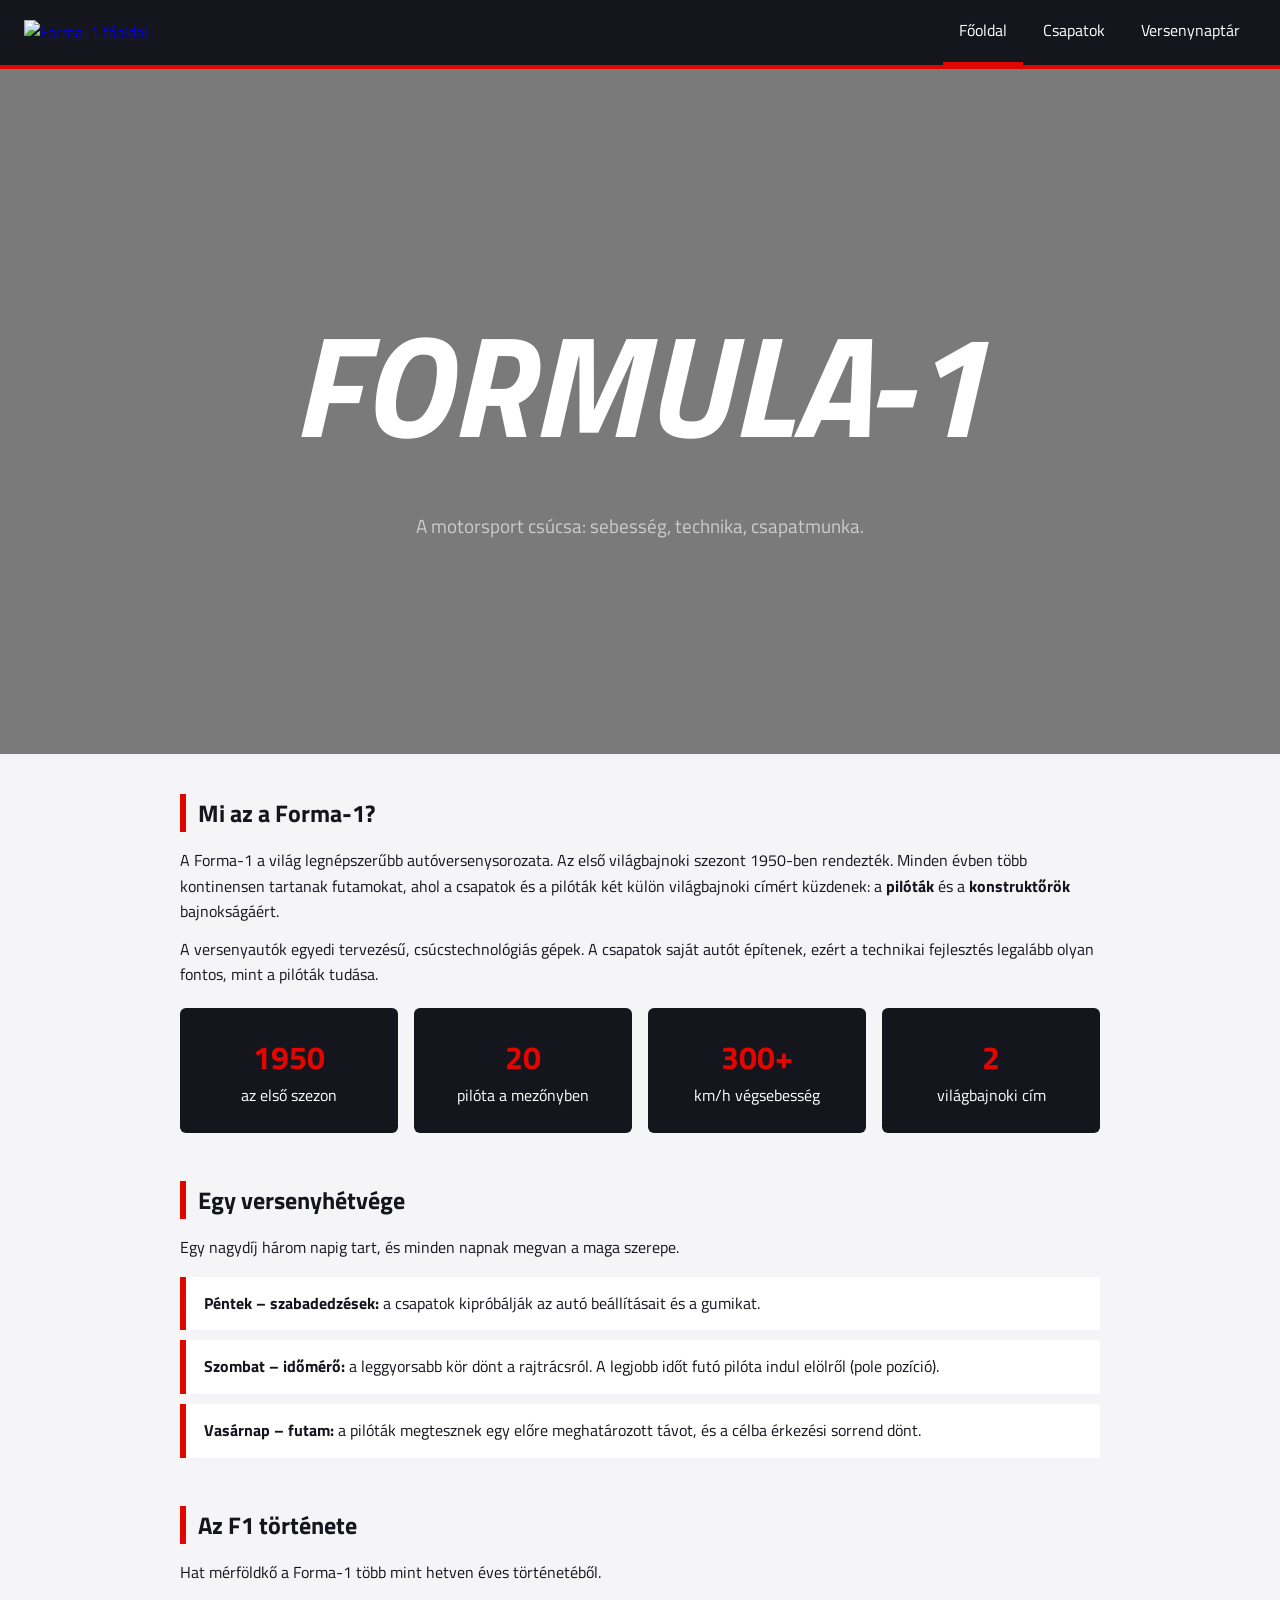
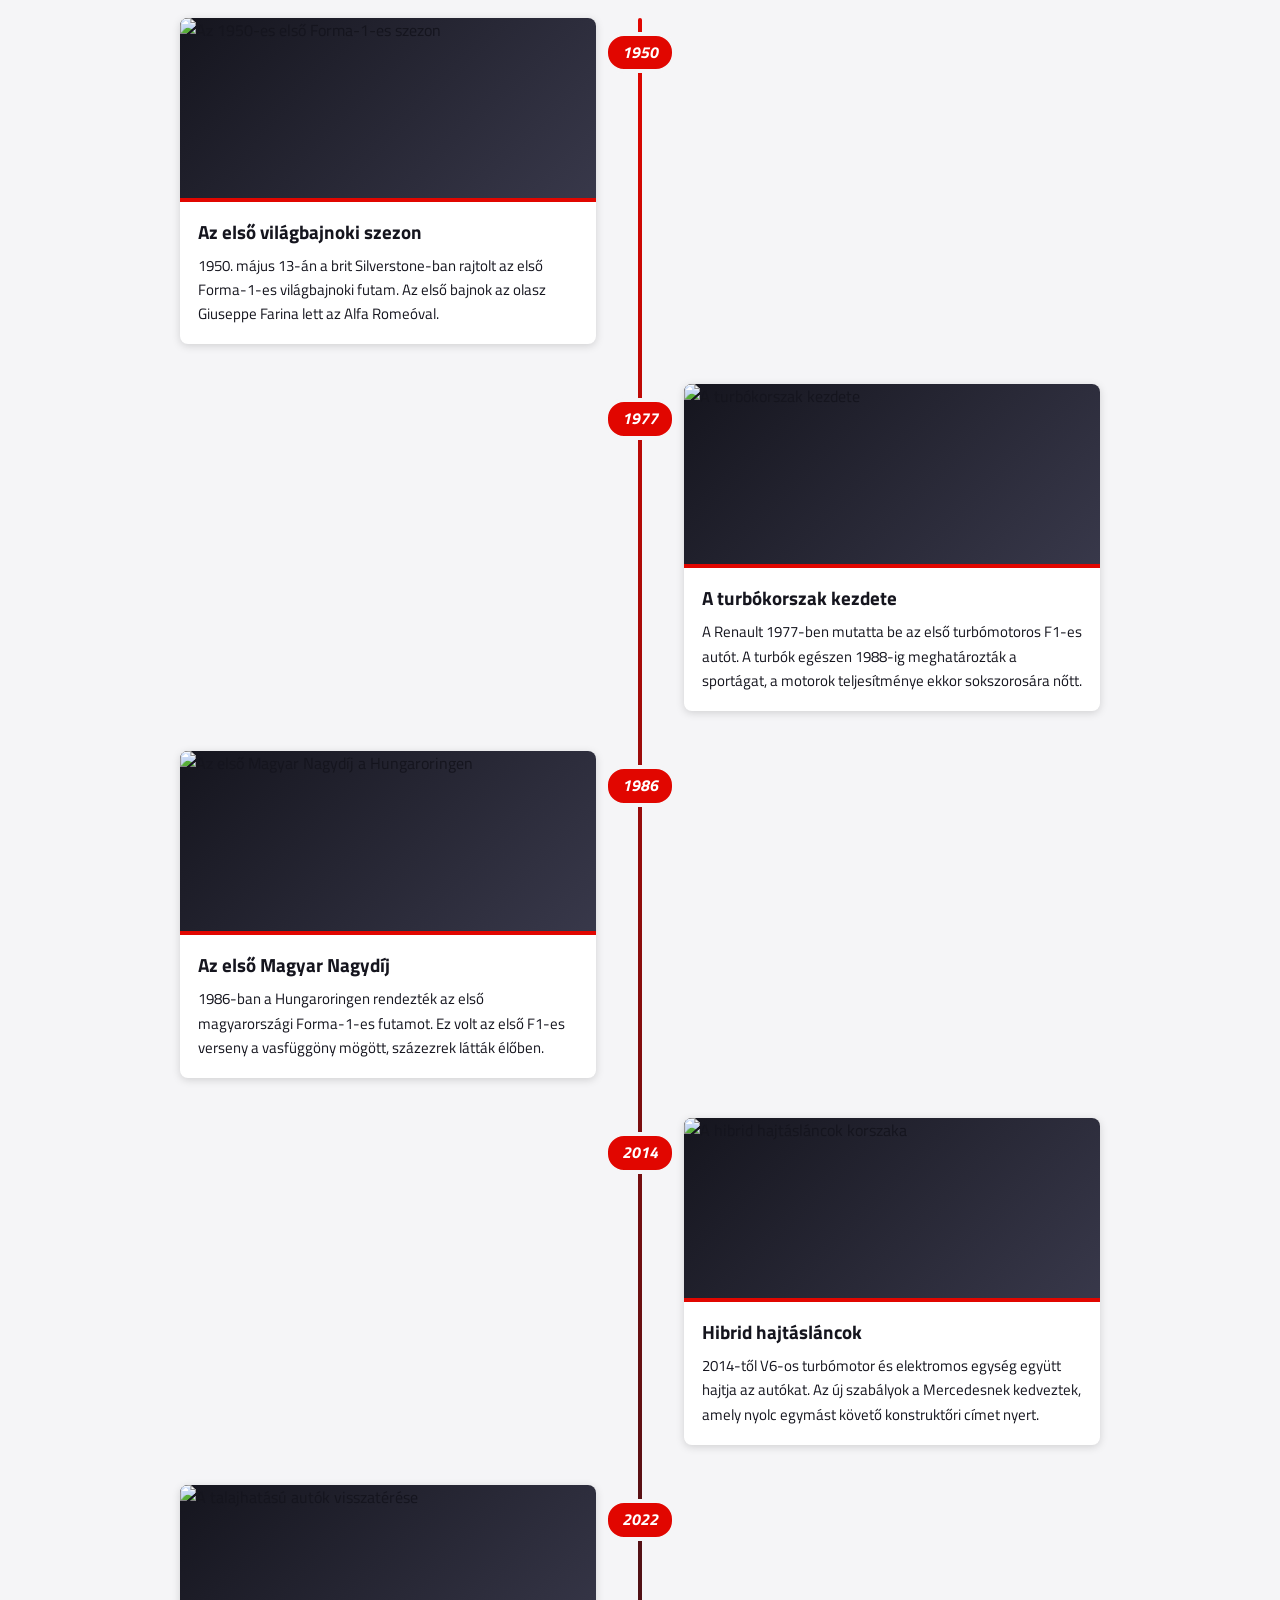
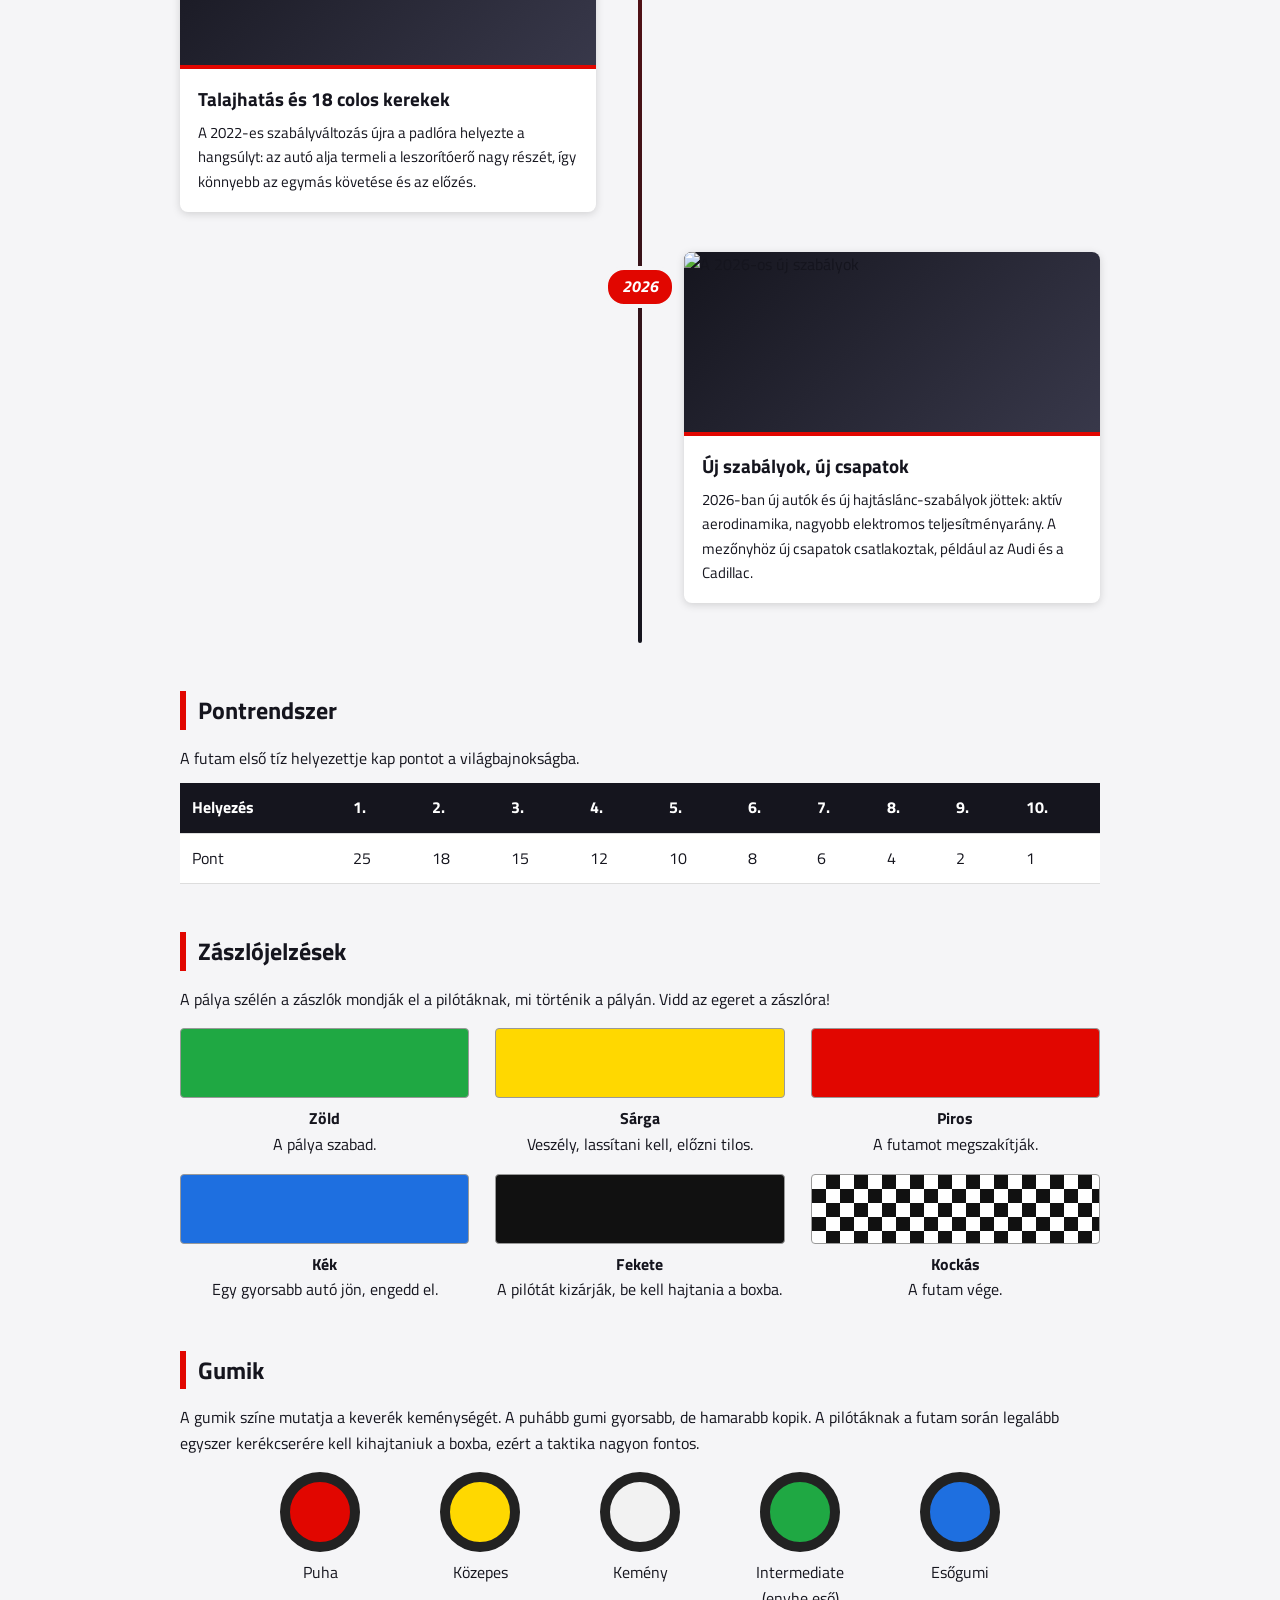
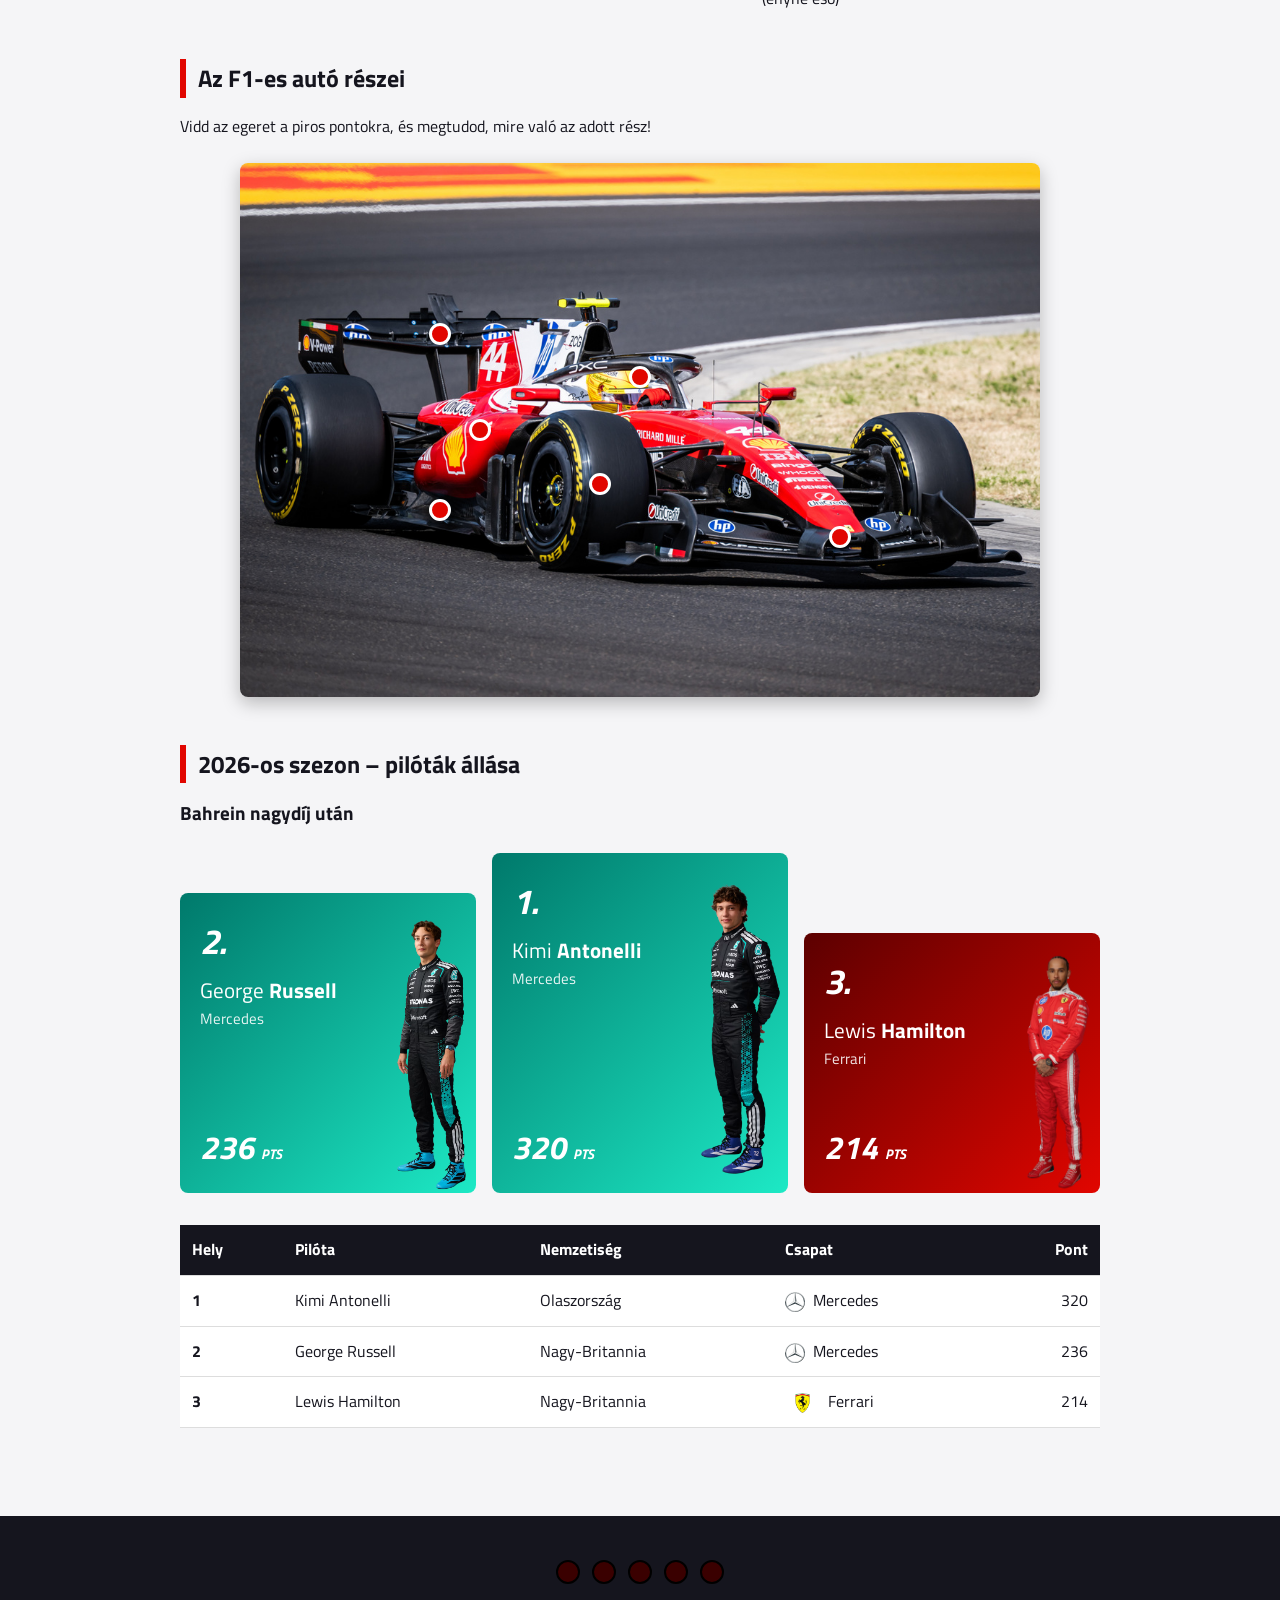
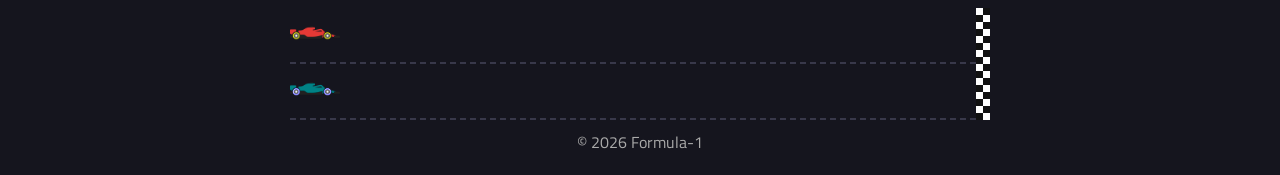
==== commit 811222e1: "idovonaL" ====
--- a/index.html
+++ b/index.html
@@ -71,6 +71,101 @@
       </ol>
     </section>
 
+    <!-- Ezt a blokkot másold be az index.html <main> részébe, a többi <section class="blokk"> közé -->
+
+    <section class="blokk">
+      <h2>Az F1 története</h2>
+      <p>Hat mérföldkő a Forma-1 több mint hetven éves történetéből.</p>
+
+      <div class="idovonal">
+
+        <article class="esemeny" style="--i: 0;">
+          <span class="ev">1950</span>
+          <div class="id-kartya">
+            <div class="id-kep"><img src="https://rallycafe.hu/wp-content/uploads/2023/05/Fv-7y_LXoAMPX7m-e1683968307999.jpg" alt="Az 1950-es első Forma-1-es szezon"></div>
+            <div class="id-szoveg">
+              <h3>Az első világbajnoki szezon</h3>
+              <p>
+                1950. május 13-án a brit Silverstone-ban rajtolt az első Forma-1-es világbajnoki futam.
+                Az első bajnok az olasz Giuseppe Farina lett az Alfa Romeóval.
+              </p>
+            </div>
+          </div>
+        </article>
+
+        <article class="esemeny" style="--i: 1;">
+          <span class="ev">1977</span>
+          <div class="id-kartya">
+            <div class="id-kep"><img src="https://i.redd.it/wozpu5x1gpe21.jpg" alt="A turbókorszak kezdete"></div>
+            <div class="id-szoveg">
+              <h3>A turbókorszak kezdete</h3>
+              <p>
+                A Renault 1977-ben mutatta be az első turbómotoros F1-es autót. A turbók
+                egészen 1988-ig meghatározták a sportágat, a motorok teljesítménye ekkor sokszorosára nőtt.
+              </p>
+            </div>
+          </div>
+        </article>
+
+        <article class="esemeny" style="--i: 2;">
+          <span class="ev">1986</span>
+          <div class="id-kartya">
+            <div class="id-kep"><img src="https://encrypted-tbn0.gstatic.com/images?q=tbn:ANd9GcSx-Y4r4jCmFB16si4tYSDMStlK-XRhzHG2RQxyeDcs2Xq_GeF5TOwZsfE&s=10" alt="Az első Magyar Nagydíj a Hungaroringen"></div>
+            <div class="id-szoveg">
+              <h3>Az első Magyar Nagydíj</h3>
+              <p>
+                1986-ban a Hungaroringen rendezték az első magyarországi Forma-1-es futamot.
+                Ez volt az első F1-es verseny a vasfüggöny mögött, százezrek látták élőben.
+              </p>
+            </div>
+          </div>
+        </article>
+
+        <article class="esemeny" style="--i: 3;">
+          <span class="ev">2014</span>
+          <div class="id-kartya">
+            <div class="id-kep"><img src="https://encrypted-tbn0.gstatic.com/images?q=tbn:ANd9GcSp36dvfLSdUvdsnFaeO5pPm7hKWUd3OAM5mzYe-xjE0Fmhbi7Ym5lctrZb&s=10" alt="A hibrid hajtásláncok korszaka"></div>
+            <div class="id-szoveg">
+              <h3>Hibrid hajtásláncok</h3>
+              <p>
+                2014-től V6-os turbómotor és elektromos egység együtt hajtja az autókat.
+                Az új szabályok a Mercedesnek kedveztek, amely nyolc egymást követő konstruktőri címet nyert.
+              </p>
+            </div>
+          </div>
+        </article>
+
+        <article class="esemeny" style="--i: 4;">
+          <span class="ev">2022</span>
+          <div class="id-kartya">
+            <div class="id-kep"><img src="https://cdn-9.motorsport.com/images/amp/YBeaJrJ2/s6/formula-1-2022-microsoftteams--2.jpg" alt="A talajhatású autók visszatérése"></div>
+            <div class="id-szoveg">
+              <h3>Talajhatás és 18 colos kerekek</h3>
+              <p>
+                A 2022-es szabályváltozás újra a padlóra helyezte a hangsúlyt: az autó alja
+                termeli a leszorítóerő nagy részét, így könnyebb az egymás követése és az előzés.
+              </p>
+            </div>
+          </div>
+        </article>
+
+        <article class="esemeny" style="--i: 5;">
+          <span class="ev">2026</span>
+          <div class="id-kartya">
+            <div class="id-kep"><img src="https://storage.ghost.io/c/dd/af/ddafbd99-2ccd-468c-b622-4b3cccf80b49/content/images/2024/06/Slight-raise-comparison.jpg" alt="A 2026-os új szabályok"></div>
+            <div class="id-szoveg">
+              <h3>Új szabályok, új csapatok</h3>
+              <p>
+                2026-ban új autók és új hajtáslánc-szabályok jöttek: aktív aerodinamika, nagyobb
+                elektromos teljesítményarány. A mezőnyhöz új csapatok csatlakoztak, például az Audi és a Cadillac.
+              </p>
+            </div>
+          </div>
+        </article>
+
+      </div>
+    </section>
+
     <section class="blokk">
       <h2>Pontrendszer</h2>
       <p>A futam első tíz helyezettje kap pontot a világbajnokságba.</p>
--- a/style.css
+++ b/style.css
@@ -522,4 +522,139 @@
 @media (max-width: 600px) {
   .auto-abra { padding: 10px; }
   .buborek { width: 180px; font-size: 0.8rem; }
+}
+
+
+.idovonal {
+  position: relative;
+  max-width: 920px;
+  margin: 32px auto 0;
+}
+
+.idovonal::before {
+  content: "";
+  position: absolute;
+  left: 50%;
+  top: 0;
+  bottom: 0;
+  width: 4px;
+  background: linear-gradient(var(--piros), var(--sotet));
+  border-radius: 2px;
+  transform: translateX(-50%);
+}
+
+.esemeny {
+  --anim: idovonal-bal;                 
+  position: relative;
+  width: 50%;
+  padding: 0 44px 40px 0;               
+  animation: var(--anim) 0.8s ease-out both;
+  animation-delay: calc(var(--i) * 0.35s);   
+}
+
+.esemeny:nth-child(even) {
+  --anim: idovonal-jobb;
+  margin-left: 50%;
+  padding: 0 0 40px 44px;              
+}
+
+.ev {
+  position: absolute;
+  top: 14px;
+  right: 0;
+  transform: translateX(50%);
+  z-index: 1;
+  background: var(--piros);
+  color: white;
+  font-weight: bold;
+  font-style: italic;
+  padding: 4px 14px;
+  border: 4px solid var(--vilagos);
+  border-radius: 20px;
+}
+.esemeny:nth-child(even) .ev {
+  right: auto;
+  left: 0;
+  transform: translateX(-50%);
+}
+
+.id-kartya {
+  overflow: hidden;
+  background: white;
+  border-radius: 8px;
+  box-shadow: 0 2px 8px rgba(0, 0, 0, 0.15);
+  transition: transform 0.3s, box-shadow 0.3s;
+}
+.id-kartya:hover {
+  transform: translateY(-6px);
+  box-shadow: 0 12px 24px rgba(0, 0, 0, 0.28);
+}
+
+.id-kep {
+  height: 180px;
+  overflow: hidden;
+  background: linear-gradient(135deg, var(--sotet), var(--szurke));  /* ha hiányzik a kép */
+}
+.id-kep img {
+  display: block;
+  width: 100%;
+  height: 100%;
+  object-fit: cover;
+  transition: transform 0.6s;
+}
+.id-kartya:hover .id-kep img { transform: scale(1.08); }
+
+.id-szoveg {
+  padding: 16px 18px 6px;
+  border-top: 4px solid var(--piros);
+}
+.id-szoveg h3 { margin-bottom: 6px; }
+.id-szoveg p { font-size: 0.95rem; }
+
+@keyframes idovonal-bal {
+  from { opacity: 0; transform: translateX(-60px); }
+  to   { opacity: 1; transform: translateX(0); }
+}
+@keyframes idovonal-jobb {
+  from { opacity: 0; transform: translateX(60px); }
+  to   { opacity: 1; transform: translateX(0); }
+}
+
+@supports (animation-timeline: view()) {
+  .esemeny {
+    animation: var(--anim) linear both;
+    animation-timeline: view();
+    animation-range: entry 0% entry 45%;
+  }
+}
+
+@media (max-width: 700px) {
+  .idovonal::before { left: 20px; }
+
+  .esemeny,
+  .esemeny:nth-child(even) {
+    --anim: idovonal-bal;
+    width: 100%;
+    margin-left: 0;
+    padding: 0 0 32px 48px;
+  }
+
+  .ev,
+  .esemeny:nth-child(even) .ev {
+    position: static;
+    display: inline-block;
+    transform: none;
+    margin-bottom: 8px;
+  }
+  .esemeny::before {
+    content: "";
+    position: absolute;
+    left: 13px;
+    top: 10px;
+    width: 14px;
+    height: 14px;
+    background: var(--piros);
+    border: 3px solid var(--vilagos);
+    border-radius: 50%;
+  }
 }
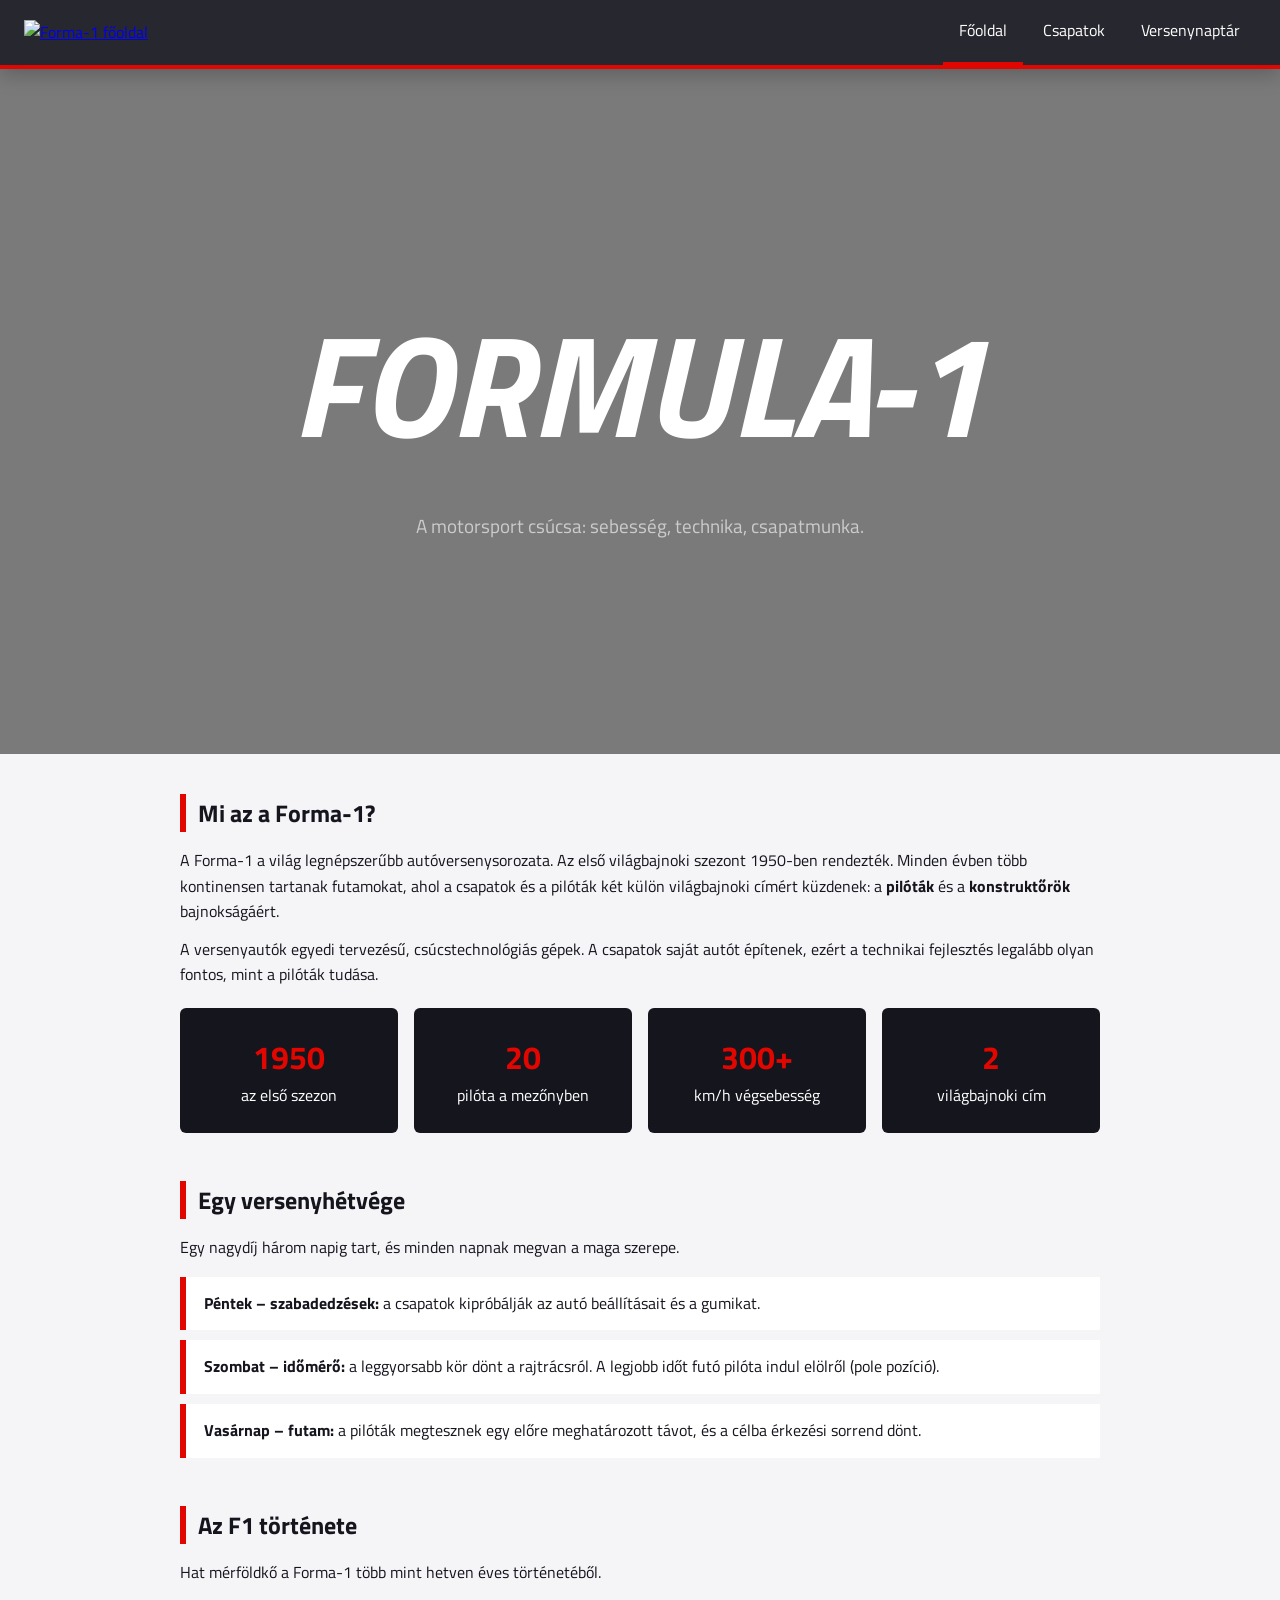
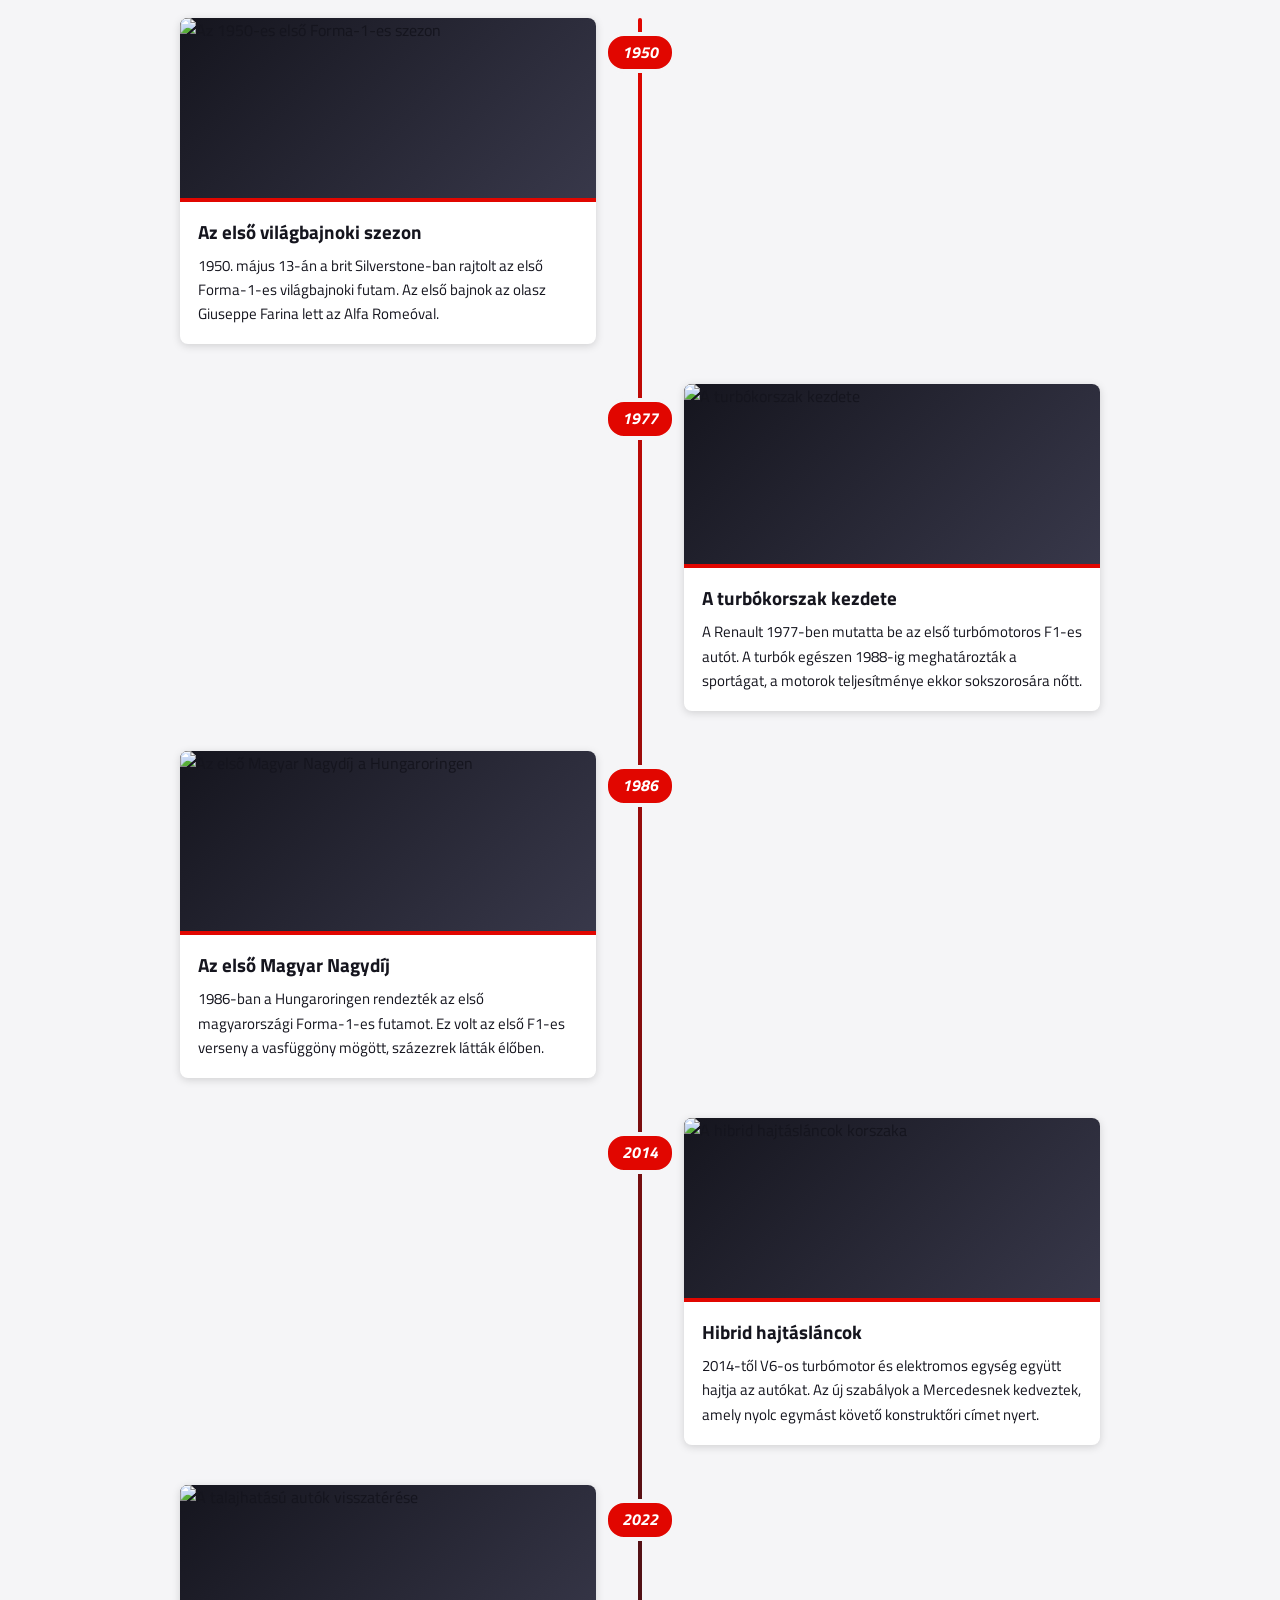
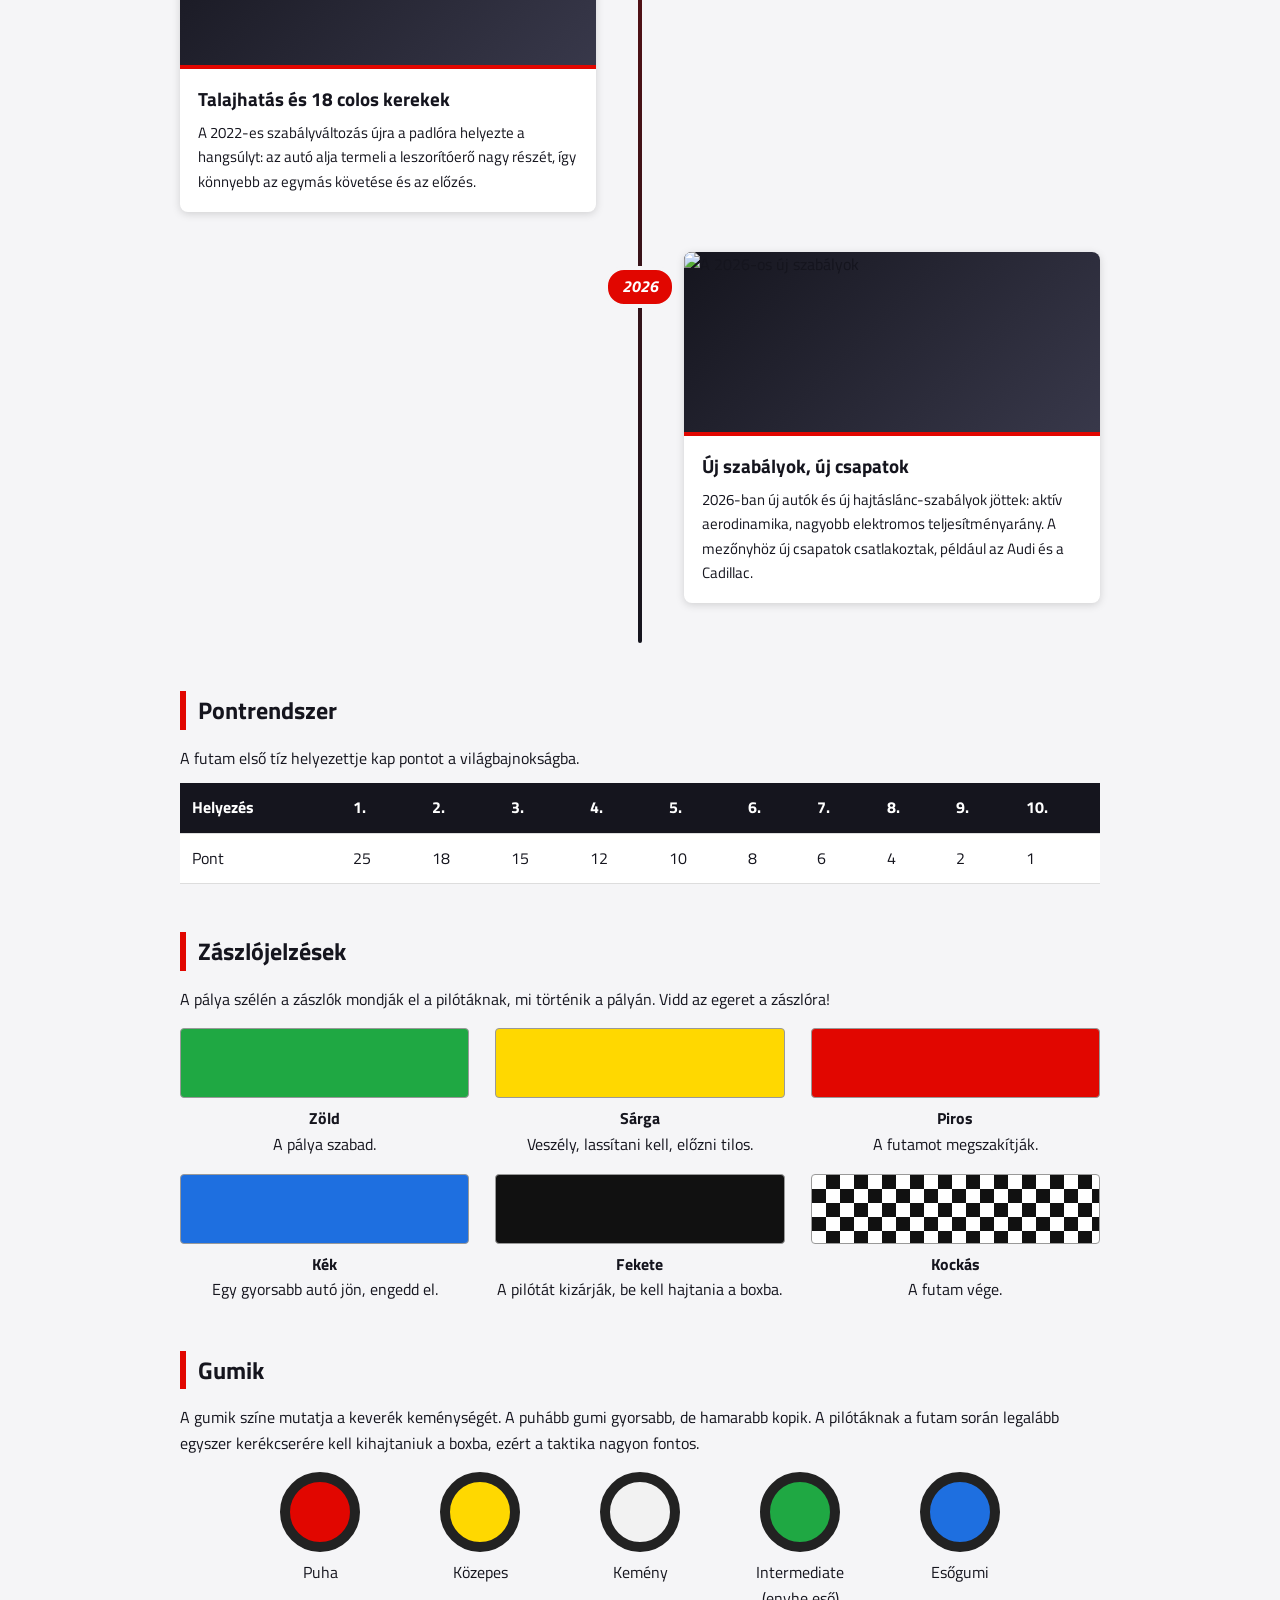
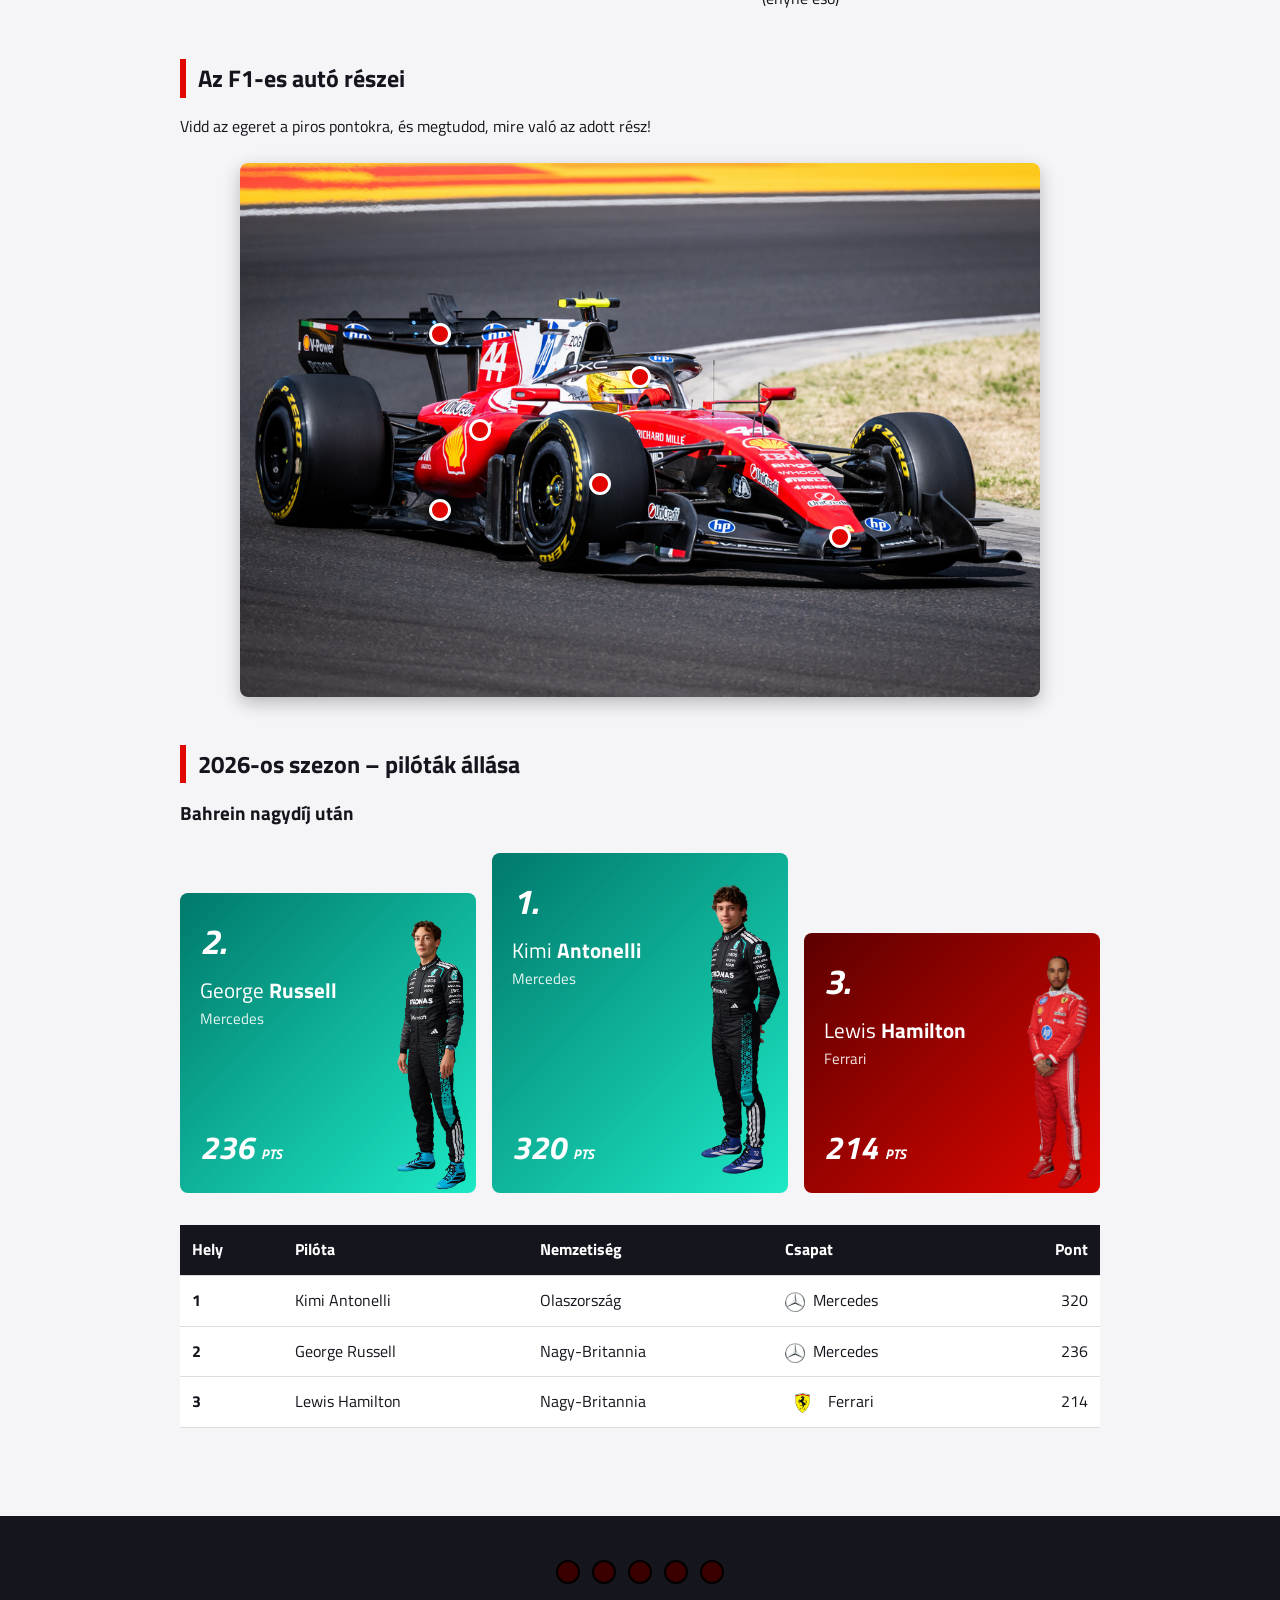
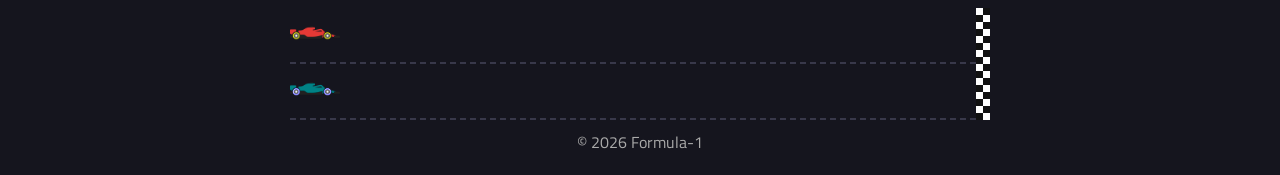
==== commit cd143479: "header_ragad" ====
--- a/index.html
+++ b/index.html
@@ -71,7 +71,6 @@
       </ol>
     </section>
 
-    <!-- Ezt a blokkot másold be az index.html <main> részébe, a többi <section class="blokk"> közé -->
 
     <section class="blokk">
       <h2>Az F1 története</h2>
--- a/style.css
+++ b/style.css
@@ -23,6 +23,12 @@
   align-items: center;
   padding: 0 24px;
   flex-wrap: wrap;
+  position: sticky;
+  top: 0;
+  z-index: 100;
+  background: rgba(21, 21, 30, 0.92);
+  backdrop-filter: blur(12px);
+  box-shadow: 0 4px 20px rgba(0, 0, 0, 0.25);
 }
 
 .logo_kep img{
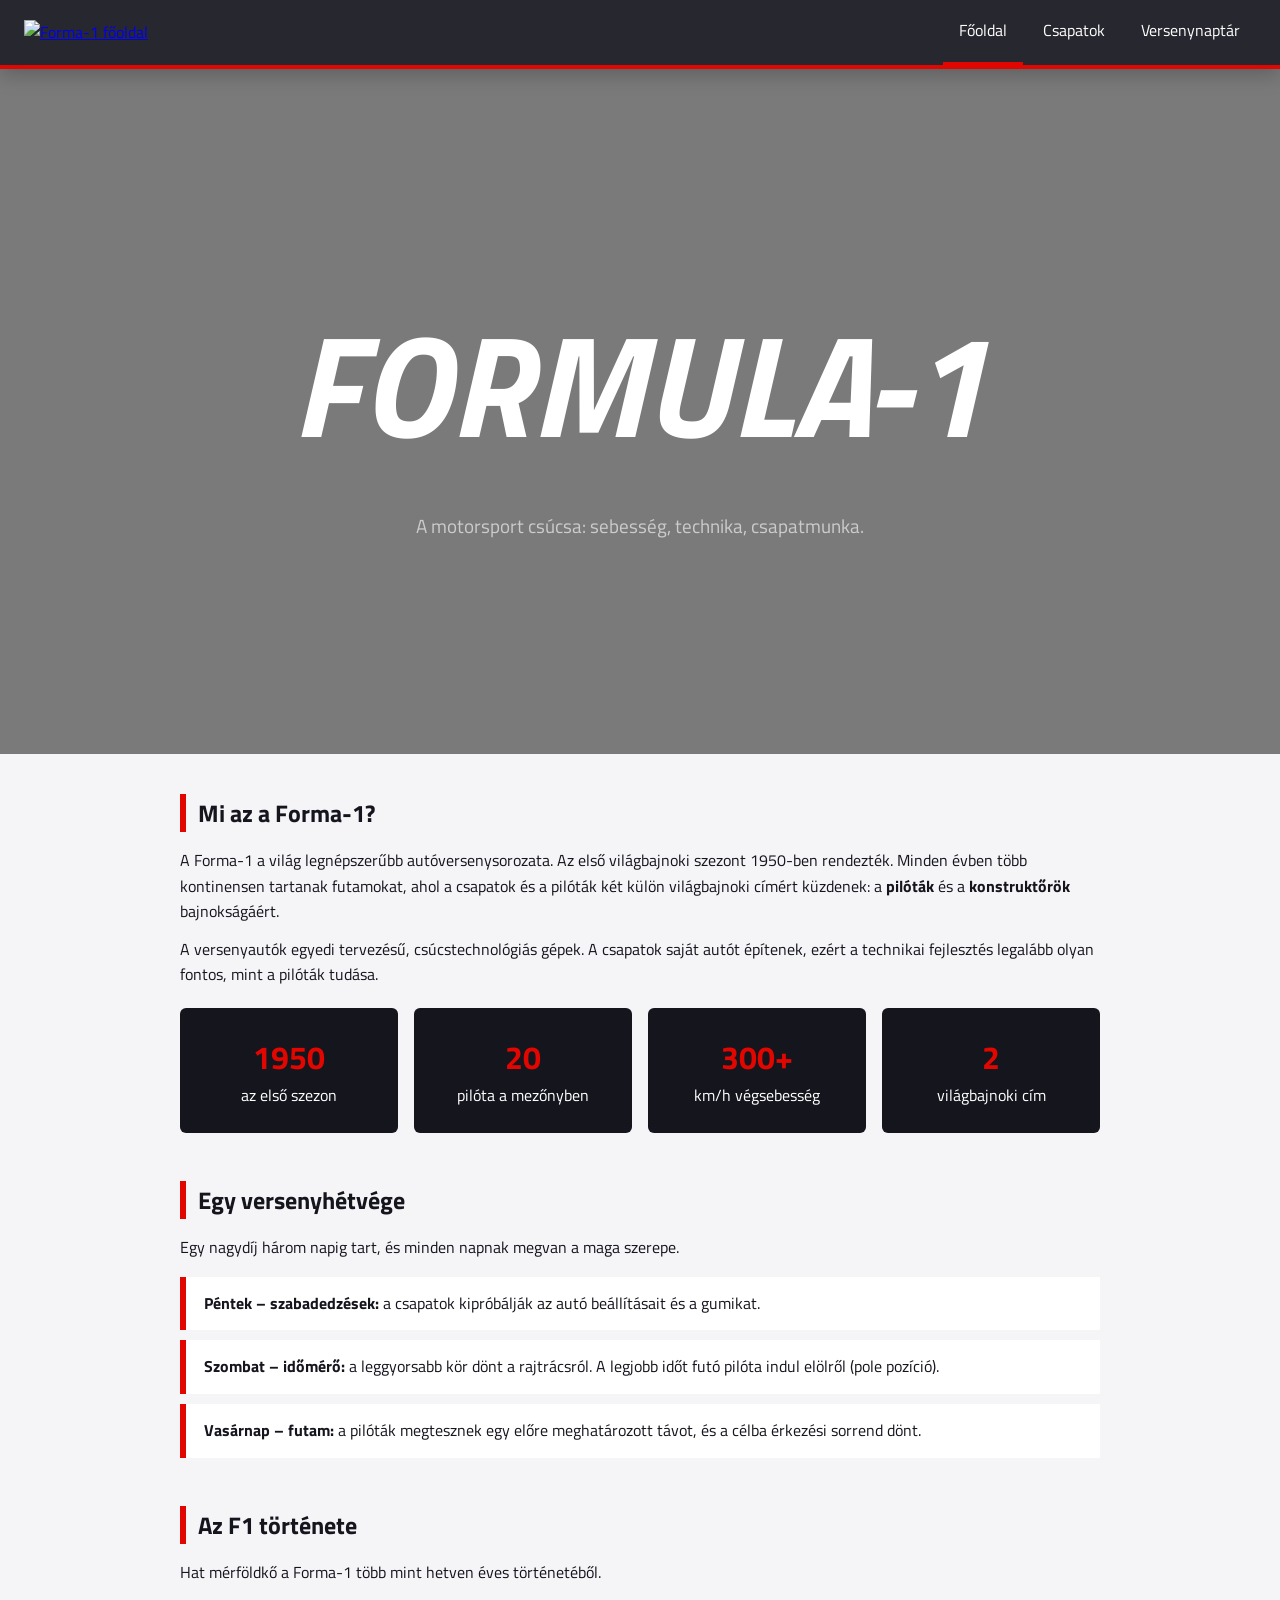
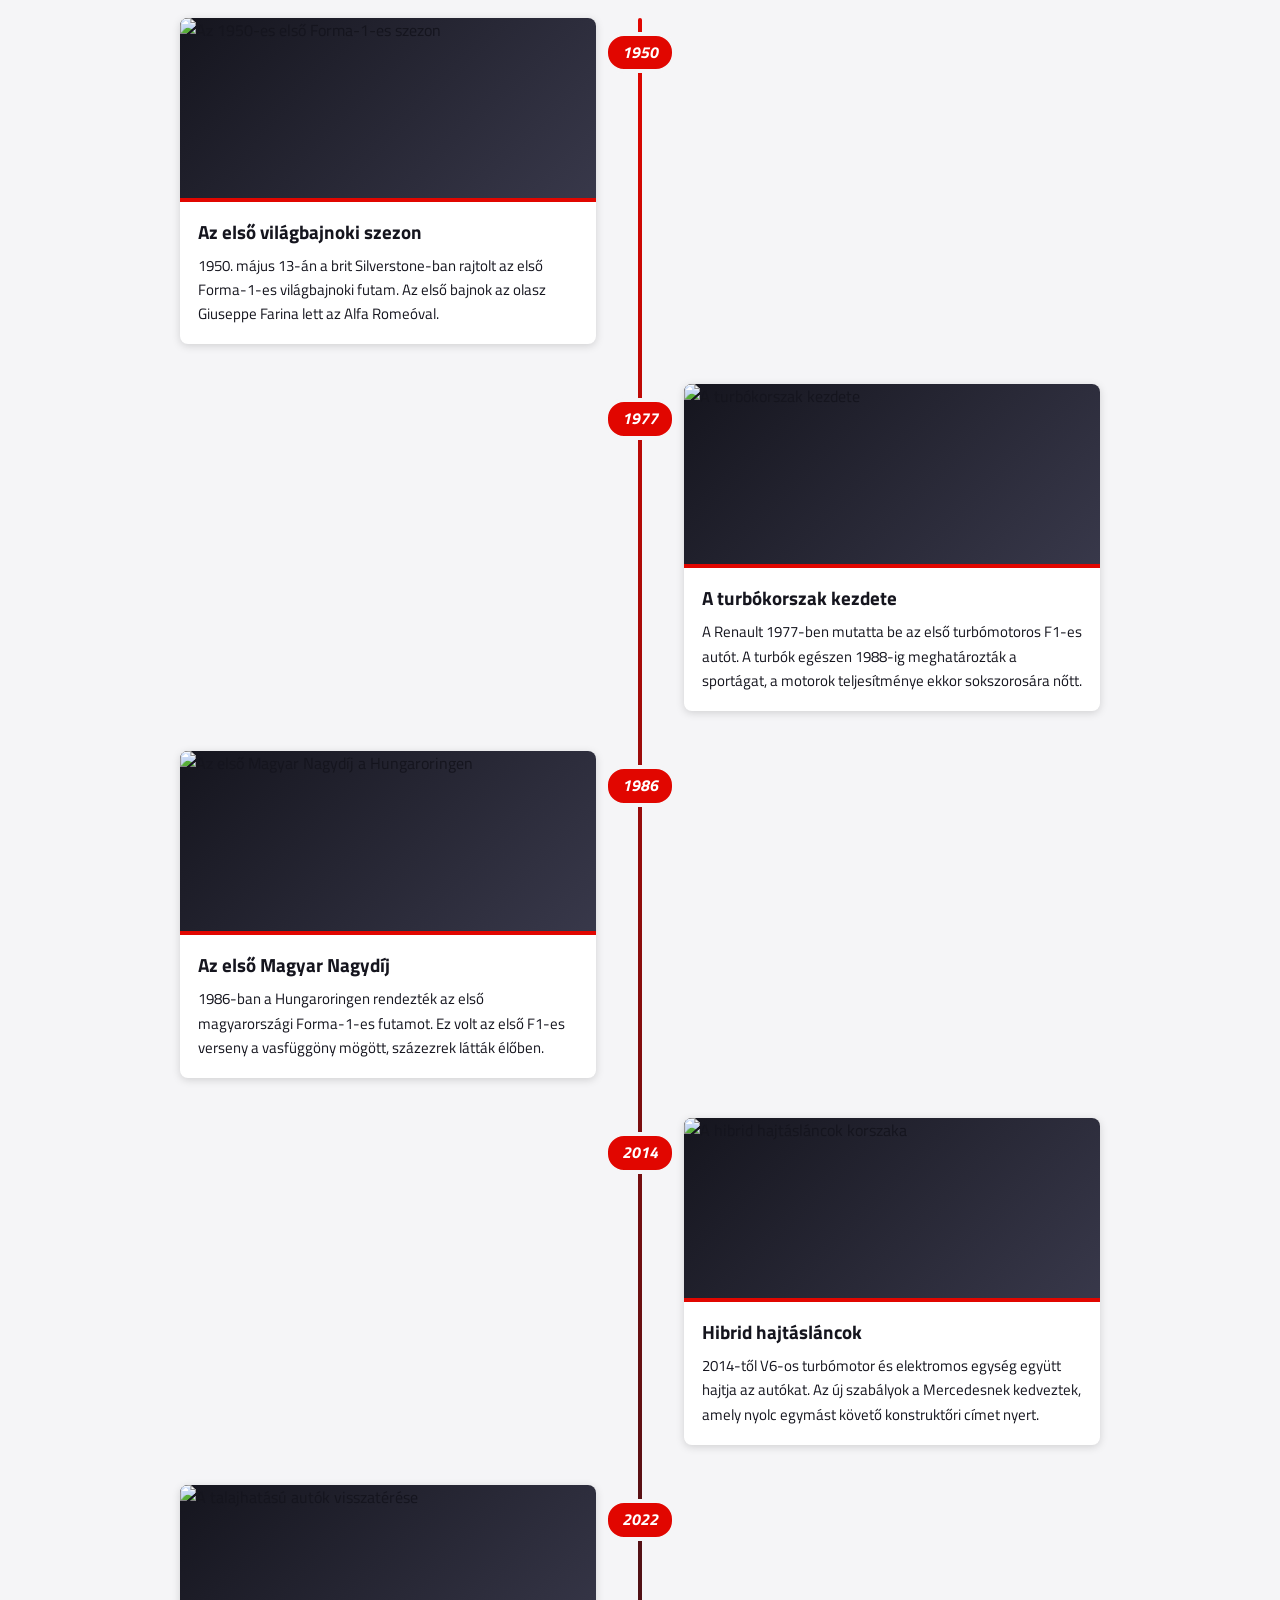
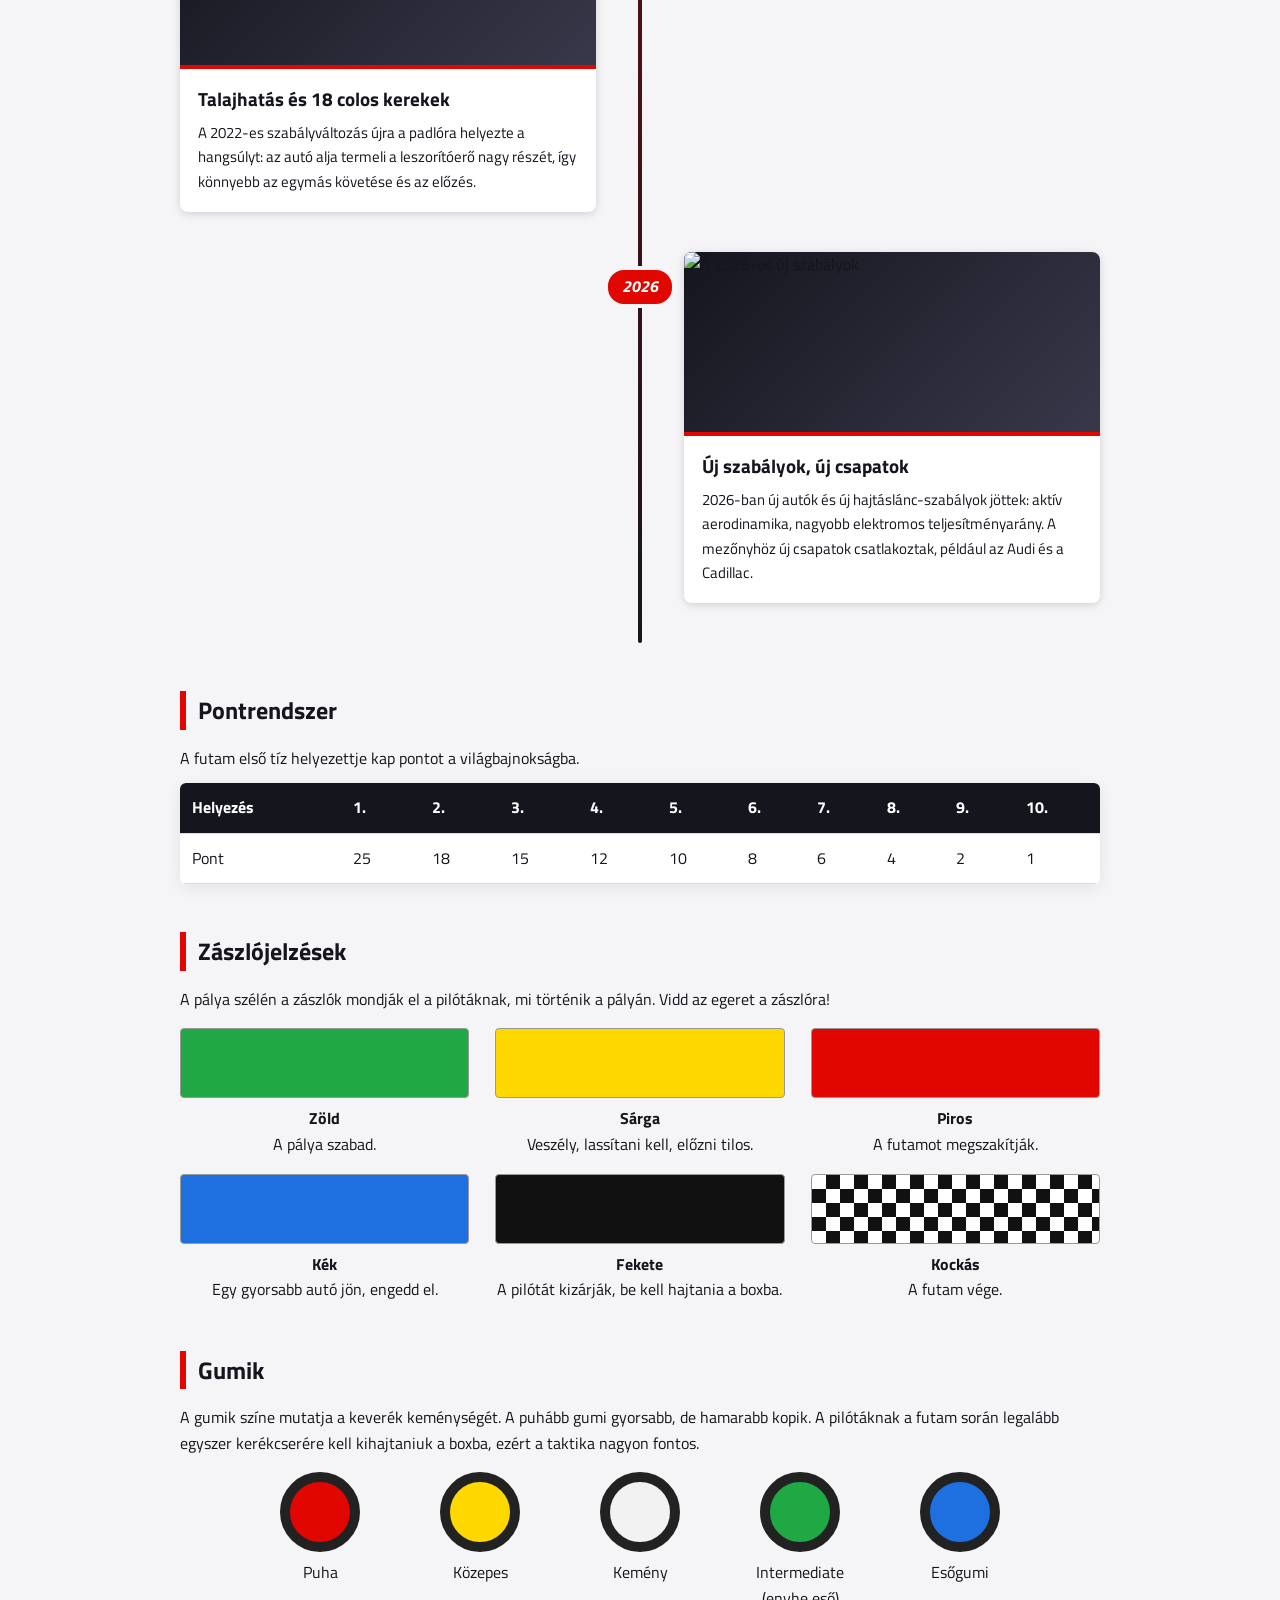
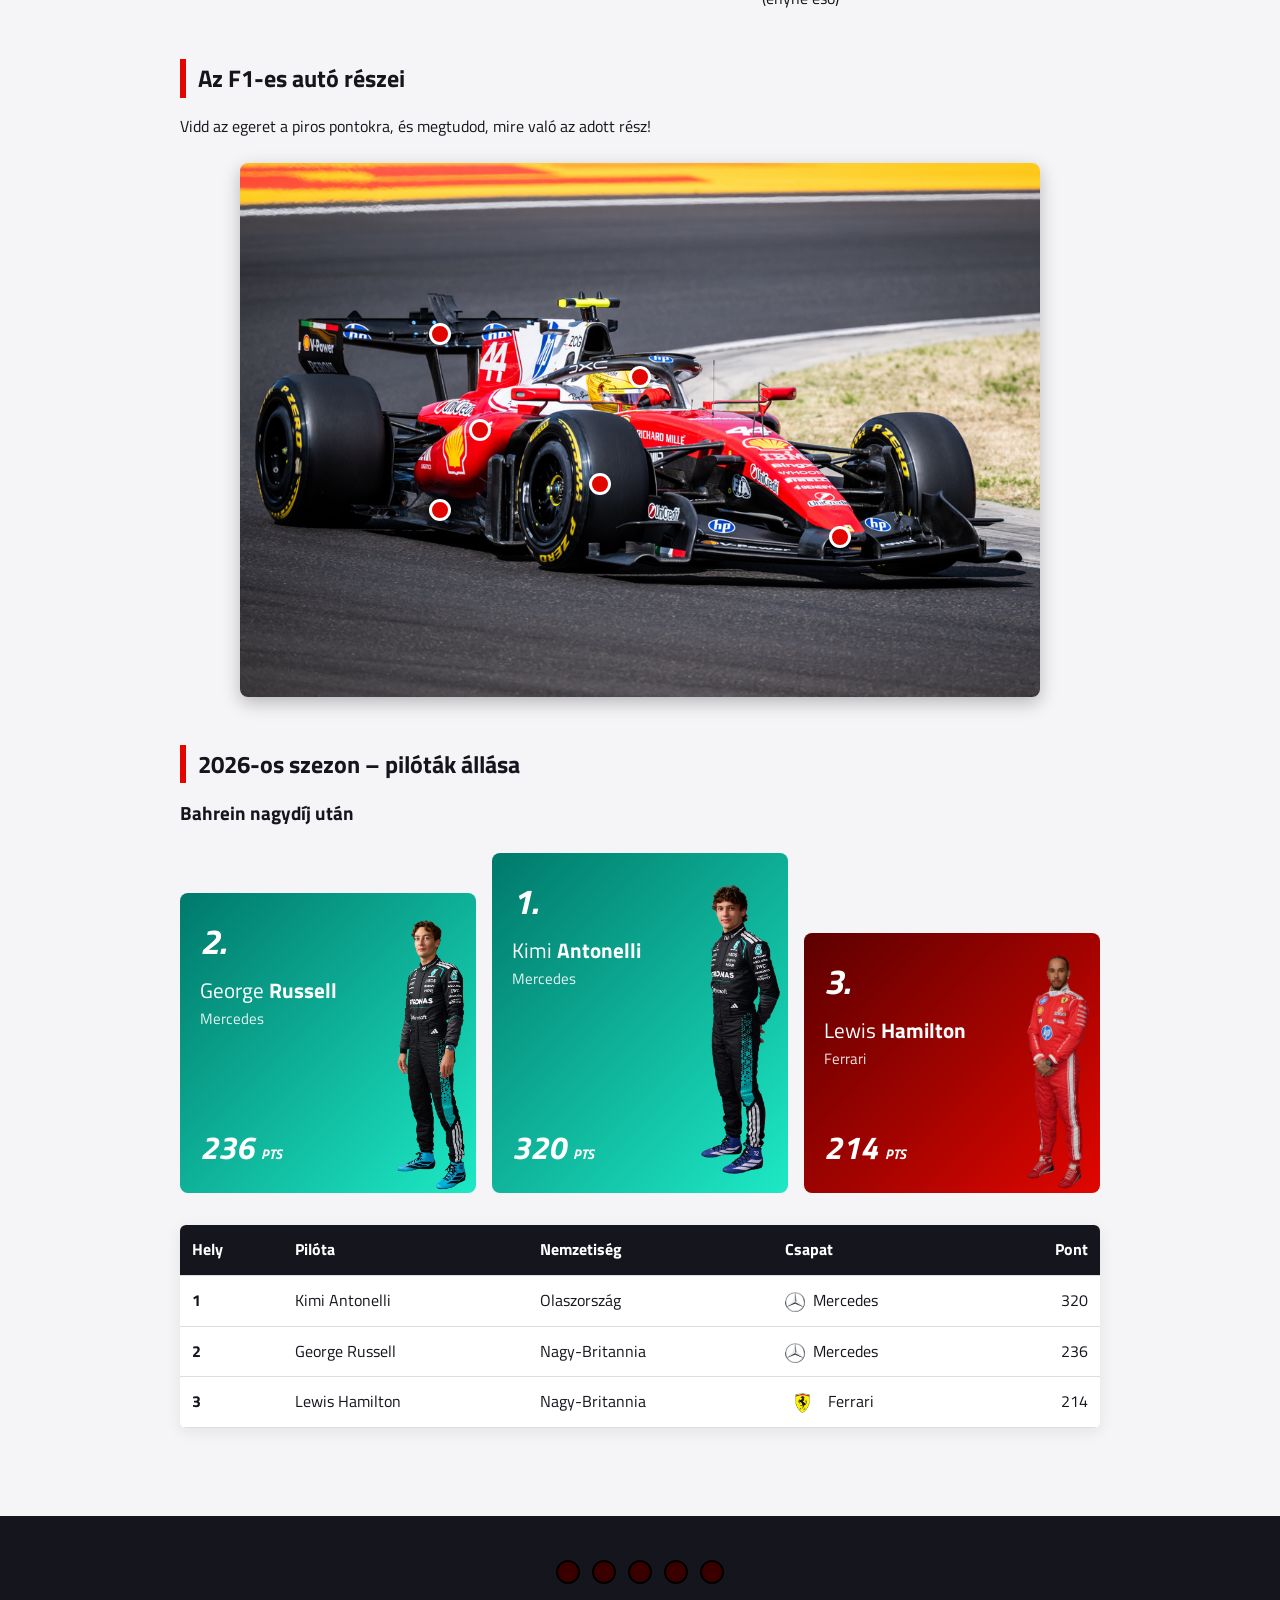
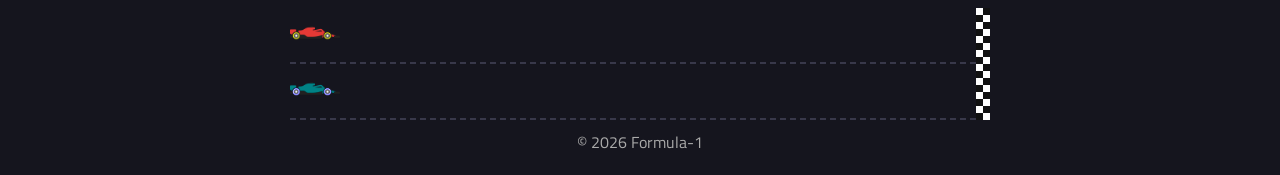
==== commit 307510b7: "projek: fix - táblázatok" ====
--- a/index.html
+++ b/index.html
@@ -168,38 +168,40 @@
     <section class="blokk">
       <h2>Pontrendszer</h2>
       <p>A futam első tíz helyezettje kap pontot a világbajnokságba.</p>
-      <table>
-        <thead>
-          <tr>
-            <th>Helyezés</th>
-            <th>1.</th>
-            <th>2.</th>
-            <th>3.</th>
-            <th>4.</th>
-            <th>5.</th>
-            <th>6.</th>
-            <th>7.</th>
-            <th>8.</th>
-            <th>9.</th>
-            <th>10.</th>
-          </tr>
-        </thead>
-        <tbody>
-          <tr>
-            <td>Pont</td>
-            <td>25</td>
-            <td>18</td>
-            <td>15</td>
-            <td>12</td>
-            <td>10</td>
-            <td>8</td>
-            <td>6</td>
-            <td>4</td>
-            <td>2</td>
-            <td>1</td>
-          </tr>
-        </tbody>
-      </table>
+      <div class="tabla-gorgeto">
+        <table>
+          <thead>
+            <tr>
+              <th>Helyezés</th>
+              <th>1.</th>
+              <th>2.</th>
+              <th>3.</th>
+              <th>4.</th>
+              <th>5.</th>
+              <th>6.</th>
+              <th>7.</th>
+              <th>8.</th>
+              <th>9.</th>
+              <th>10.</th>
+            </tr>
+          </thead>
+          <tbody>
+            <tr>
+              <td>Pont</td>
+              <td>25</td>
+              <td>18</td>
+              <td>15</td>
+              <td>12</td>
+              <td>10</td>
+              <td>8</td>
+              <td>6</td>
+              <td>4</td>
+              <td>2</td>
+              <td>1</td>
+            </tr>
+          </tbody>
+        </table>
+      </div>
     </section>
 
     <section class="blokk">
@@ -344,41 +346,42 @@
 
       </div>
 
-      <table class="allas">
-        <thead>
-          <tr>
-            <th>Hely</th>
-            <th>Pilóta</th>
-            <th>Nemzetiség</th>
-            <th>Csapat</th>
-            <th>Pont</th>
-          </tr>
-        </thead>
-        <tbody>
-          <tr>
-            <td>1</td>
-            <td>Kimi Antonelli</td>
-            <td><span class="fi fi-it"></span>Olaszország</td>
-            <td><img class="csapat-logo" src="kepek/Mercedes-Logo.svg.webp" alt="">Mercedes</td>
-            <td>320</td>
-          </tr>
-          <tr>
-            <td>2</td>
-            <td>George Russell</td>
-            <td><span class="fi fi-gb"></span>Nagy-Britannia</td>
-            <td><img class="csapat-logo" src="kepek/Mercedes-Logo.svg.webp" alt="">Mercedes</td>
-
-            <td>236</td>
-          </tr>
-          <tr>
-            <td>3</td>
-            <td>Lewis Hamilton</td>
-            <td><span class="fi fi-gb"></span>Nagy-Britannia</td>
-            <td><img class="csapat-logo" src="kepek/Ferrari-Scuderia-Logo.png" alt="">Ferrari</td>
-            <td>214</td>
-          </tr>
-        </tbody>
-      </table>
+      <div class="tabla-gorgeto">
+        <table class="allas">
+          <thead>
+            <tr>
+              <th>Hely</th>
+              <th>Pilóta</th>
+              <th>Nemzetiség</th>
+              <th>Csapat</th>
+              <th>Pont</th>
+            </tr>
+          </thead>
+          <tbody>
+            <tr>
+              <td>1</td>
+              <td>Kimi Antonelli</td>
+              <td><span class="fi fi-it"></span>Olaszország</td>
+              <td><img class="csapat-logo" src="kepek/Mercedes-Logo.svg.webp" alt="">Mercedes</td>
+              <td>320</td>
+            </tr>
+            <tr>
+              <td>2</td>
+              <td>George Russell</td>
+              <td><span class="fi fi-gb"></span>Nagy-Britannia</td>
+              <td><img class="csapat-logo" src="kepek/Mercedes-Logo.svg.webp" alt="">Mercedes</td>
+              <td>236</td>
+            </tr>
+            <tr>
+              <td>3</td>
+              <td>Lewis Hamilton</td>
+              <td><span class="fi fi-gb"></span>Nagy-Britannia</td>
+              <td><img class="csapat-logo" src="kepek/Ferrari-Scuderia-Logo.png" alt="">Ferrari</td>
+              <td>214</td>
+            </tr>
+          </tbody>
+        </table>
+      </div>
     </section>
 
   </main>
--- a/style.css
+++ b/style.css
@@ -121,6 +121,12 @@
 th, td { padding: 12px; border-bottom: 1px solid #ddd; }
 tbody tr { transition: background 0.3s, transform 0.3s; }
 tbody tr:hover { background: #ffe5e3; transform: scale(1.01); }
+
+.tabla-gorgeto {
+  overflow-x: hidden;
+  border-radius: 6px;
+  box-shadow: 0 4px 16px rgba(21, 21, 30, 0.08);
+}
 
 footer {
   background: var(--sotet);
@@ -663,4 +669,10 @@
     border: 3px solid var(--vilagos);
     border-radius: 50%;
   }
+}
+
+@media (max-width: 530px) {
+  .tabla-gorgeto {
+    overflow-x: auto;
+  }
 }
